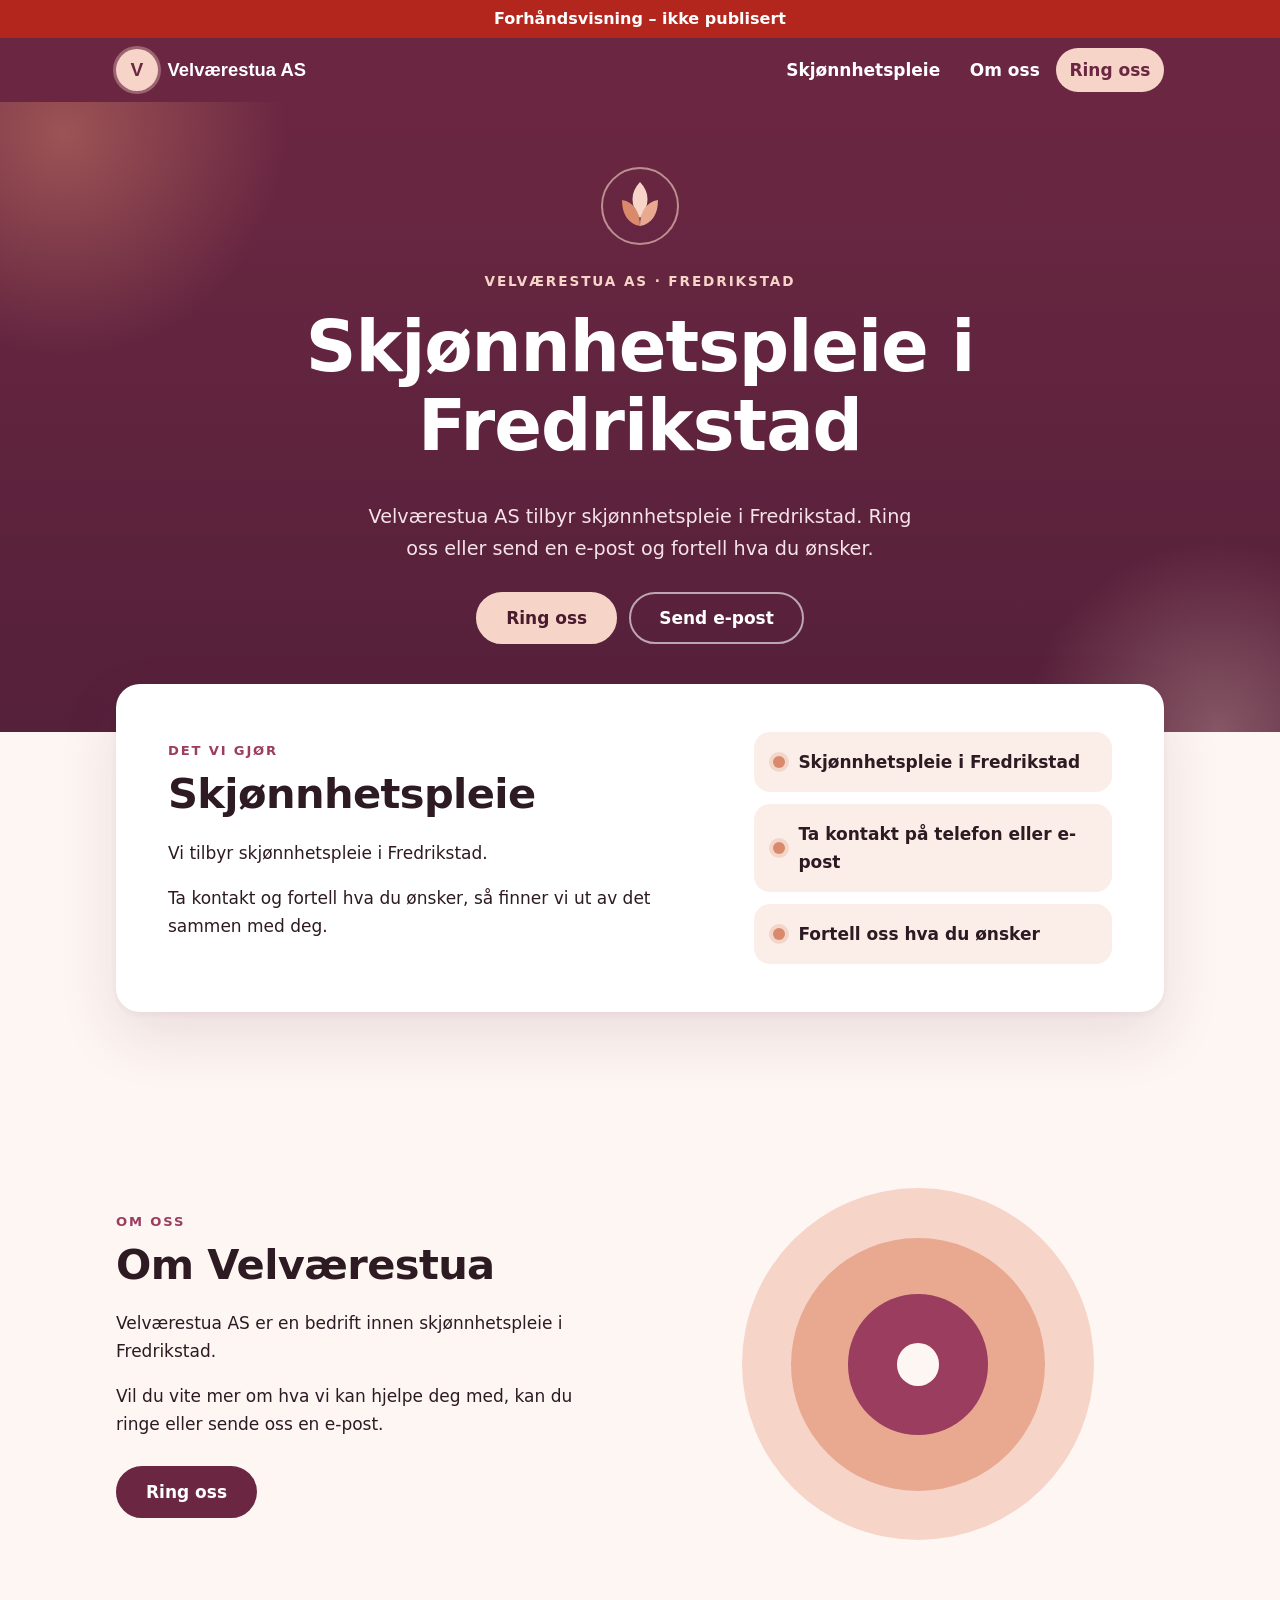
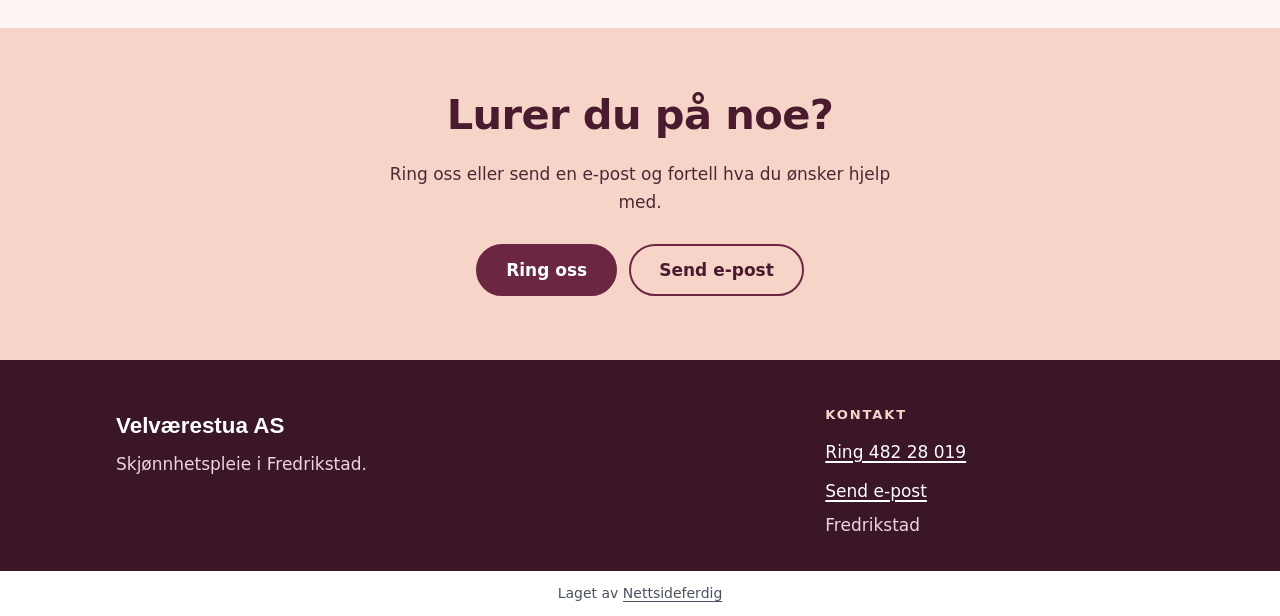
==== index.html @ aa90023a "Forhåndsvisning" ====
<!doctype html>
<html lang="nb">
<head>
<meta charset="utf-8">
<meta name="viewport" content="width=device-width, initial-scale=1">
<title>Skjønnhetspleie i Fredrikstad | Velværestua AS</title>
<meta name="description" content="Velværestua AS tilbyr skjønnhetspleie i Fredrikstad. Ring eller send oss en e-post og fortell hva du ønsker.">
<link rel="canonical" href="https://andersmathisen7-design.github.io/side-velvaerestua-as-64f6718e/">
<meta property="og:type" content="website">
<meta property="og:locale" content="nb_NO">
<meta property="og:site_name" content="Velværestua AS">
<meta property="og:title" content="Skjønnhetspleie i Fredrikstad | Velværestua AS">
<meta property="og:description" content="Velværestua AS tilbyr skjønnhetspleie i Fredrikstad. Ring eller send oss en e-post og fortell hva du ønsker.">
<meta property="og:url" content="https://andersmathisen7-design.github.io/side-velvaerestua-as-64f6718e/">
<meta http-equiv="Content-Security-Policy" content="default-src 'none'; style-src 'self'; img-src 'self'; manifest-src 'self'; worker-src 'self'; script-src 'self'">
<link rel="stylesheet" href="./style.css">
<meta name="theme-color" content="#6b2742">
<link rel="manifest" href="./manifest.webmanifest">
<link rel="icon" href="./icon.svg" type="image/svg+xml">
<script src="./pwa.js" defer></script>
<meta name="robots" content="noindex,nofollow">
<script type="application/ld+json">{"@context":"https://schema.org","@type":"BeautySalon","name":"Velværestua AS","description":"Velværestua AS tilbyr skjønnhetspleie i Fredrikstad. Ring eller send oss en e-post og fortell hva du ønsker.","email":"post@vvstua.no","areaServed":"Fredrikstad","url":"https://andersmathisen7-design.github.io/side-velvaerestua-as-64f6718e","telephone":"482 28 019"}</script>
</head>
<body>
<div class="forhandsstripe">Forhåndsvisning – ikke publisert</div>
<header class="topp"><div class="wrap"><a class="logo" href="./"><span class="logo-merke" aria-hidden="true">V</span><span>Velværestua AS</span></a><nav class="meny" aria-label="Hovedmeny"><ul><li><a href="./#behandling">Skjønnhetspleie</a></li><li><a href="./#om">Om oss</a></li><li><a class="meny-ring" href="tel:48228019">Ring oss</a></li></ul></nav></div></header>
<main>
<section class="hero"><div class="wrap"><svg class="hero-merke" viewBox="0 0 80 80" aria-hidden="true"><circle cx="40" cy="40" r="38" fill="none" stroke="#f6d5c8" stroke-width="2" stroke-opacity="0.6"/><path d="M40 16 C50 26 50 40 40 52 C30 40 30 26 40 16 Z" fill="#f6d5c8"/><path d="M22 34 C34 36 40 46 40 60 C28 58 22 48 22 34 Z" fill="#d98a6c"/><path d="M58 34 C46 36 40 46 40 60 C52 58 58 48 58 34 Z" fill="#e9a991"/></svg><p class="hero-etikett">Velværestua AS · Fredrikstad</p><h1>Skjønnhetspleie i Fredrikstad</h1><p class="ingress">Velværestua AS tilbyr skjønnhetspleie i Fredrikstad. Ring oss eller send en e-post og fortell hva du ønsker.</p><div class="knapper"><a class="knapp" href="tel:48228019">Ring oss</a><a class="knapp knapp-strek" href="mailto:post@vvstua.no">Send e-post</a></div></div></section><section class="seksjon flyt" id="behandling"><div class="wrap"><div class="flyt-kort"><div><p class="overlinje">Det vi gjør</p><h2>Skjønnhetspleie</h2><p>Vi tilbyr skjønnhetspleie i Fredrikstad.</p><p>Ta kontakt og fortell hva du ønsker, så finner vi ut av det sammen med deg.</p></div><ul class="perler"><li>Skjønnhetspleie i Fredrikstad</li><li>Ta kontakt på telefon eller e-post</li><li>Fortell oss hva du ønsker</li></ul></div></div></section><section class="seksjon" id="om"><div class="wrap to-kol"><div><p class="overlinje">Om oss</p><h2>Om Velværestua</h2><p>Velværestua AS er en bedrift innen skjønnhetspleie i Fredrikstad.</p><p>Vil du vite mer om hva vi kan hjelpe deg med, kan du ringe eller sende oss en e-post.</p><div class="knapper"><a class="knapp knapp-mork" href="tel:48228019">Ring oss</a></div></div><div class="ringer" aria-hidden="true"><span></span><span></span><span></span><span></span></div></div></section><section class="kontaktband"><div class="wrap"><h2>Lurer du på noe?</h2><p>Ring oss eller send en e-post og fortell hva du ønsker hjelp med.</p><div class="knapper"><a class="knapp" href="tel:48228019">Ring oss</a><a class="knapp knapp-strek" href="mailto:post@vvstua.no">Send e-post</a></div></div></section>
</main>
<footer class="bunn" id="kontakt"><div class="wrap bunn-rad"><div><p class="bunn-navn">Velværestua AS</p><p>Skjønnhetspleie i Fredrikstad.</p></div><div><h2 class="bunn-tittel">Kontakt</h2><ul class="bunn-liste"><li><a href="tel:48228019">Ring 482 28 019</a></li><li><a href="mailto:post@vvstua.no">Send e-post</a></li><li>Fredrikstad</li></ul></div></div></footer>
<p class="nf-byra">Laget av <a href="https://nettsideferdig.no/">Nettsideferdig</a></p>
</body>
</html>
---- style.css ----
/* Fast fra Sidefabrikken: bestillingswidgeten. */
:root { --nf-farge: #6b2742; }
#nf-bestill [hidden] { display: none !important; }
#nf-bestill button { font: inherit; padding: 0.5rem 0.9rem; margin: 0.2rem; border: 1px solid var(--nf-farge); border-radius: 6px; background: #fff; color: var(--nf-farge); cursor: pointer; }
#nf-bestill button:disabled { opacity: 0.6; }
#nf-bestill .nf-knapp { background: var(--nf-farge); color: #fff; }
#nf-bestill .nf-tjeneste { display: block; width: 100%; text-align: left; }
#nf-bestill .nf-tjeneste small, #nf-bestill .nf-vare small { display: block; color: #555; }
#nf-bestill .nf-felt { display: block; margin: 0.5rem 0; }
#nf-bestill input, #nf-bestill select, #nf-bestill textarea { font: inherit; padding: 0.4rem; border: 1px solid #c5cad3; border-radius: 4px; display: block; width: 100%; max-width: 24rem; }
#nf-bestill input[type="checkbox"], #nf-bestill input[type="radio"] { display: inline-block; width: auto; margin: 0 0.4rem 0 0; vertical-align: middle; }
#nf-bestill .nf-rad { display: flex; flex-wrap: wrap; gap: 0.5rem; }
#nf-bestill .nf-vare { padding: 0.4rem 0; border-bottom: 1px solid #e3e6eb; }
#nf-bestill .nf-feil, #nf-bestill .nf-utsolgt { color: #b3261e; }
#nf-bestill .nf-test { background: #fff4e5; padding: 0.4rem 0.8rem; border-radius: 6px; }
#nf-bestill .nf-oppsummering { font-weight: 600; }
#nf-bestill .nf-faner { display: flex; flex-wrap: wrap; gap: 0.25rem; margin: 0.5rem 0 1rem; }
#nf-bestill .nf-fane.nf-valgt, #nf-bestill .nf-dag.nf-valgt { background: var(--nf-farge); color: #fff; }
#nf-bestill .nf-adresse { position: relative; max-width: 24rem; }
#nf-bestill .nf-forslag { position: absolute; top: 100%; left: 0; right: 0; z-index: 10; max-height: 15rem; overflow-y: auto; background: #fff; border: 1px solid #c5cad3; border-radius: 4px; box-shadow: 0 4px 12px rgba(0, 0, 0, 0.15); }
#nf-bestill .nf-forslag button { display: block; width: 100%; margin: 0; border: 0; border-radius: 0; padding: 0.5rem 0.75rem; text-align: left; color: inherit; }
#nf-bestill .nf-forslag button:hover, #nf-bestill .nf-forslag button:focus { background: #f4f7fb; }
#nf-bestill .nf-dager { display: flex; flex-wrap: wrap; gap: 0.25rem; margin: 0.5rem 0; }
#nf-bestill .nf-dag.nf-full { text-decoration: line-through; color: #777; border-color: #c5cad3; }
#nf-bestill .nf-tillegg { margin: 0.5rem 0; }
#nf-bestill .nf-sporsmal { margin: 0.8rem 0; }
#nf-bestill .nf-hjelp { display: block; font-size: 0.875rem; color: #666; margin: 0.15rem 0 0.25rem; }
#nf-bestill .nf-sum { font-weight: 700; font-size: 1.15rem; }
#nf-bestill .nf-ja-nei { display: flex; gap: 1.5rem; margin-top: 0.25rem; }
.prisliste table { border-collapse: collapse; width: 100%; max-width: 36rem; }
.prisliste th, .prisliste td { text-align: left; padding: 0.4rem 0.6rem 0.4rem 0; border-bottom: 1px solid #e3e6eb; vertical-align: top; }
.prisliste td:last-child, .prisliste th:last-child { text-align: right; white-space: nowrap; padding-right: 0; }
.prisliste small { color: #555; }
.prisliste .prisinfo { font-size: 0.875rem; color: #555; }

main > section.melding, main > section.bestill { box-sizing: border-box; max-width: 42rem; margin: 0 auto; padding: 2.5rem 1.25rem 3.5rem; }
.nf-skjema .nf-felt { display: block; margin: 0.75rem 0; }
.nf-skjema label, .nf-skjema legend { display: block; font-weight: 600; }
.nf-skjema fieldset { border: 0; padding: 0; margin: 0.75rem 0; min-width: 0; }
.nf-skjema fieldset label { font-weight: 400; }
.nf-skjema input, .nf-skjema textarea { font: inherit; padding: 0.5rem; border: 1px solid #c5cad3; border-radius: 4px; display: block; width: 100%; max-width: 32rem; }
.nf-skjema input[type="radio"] { display: inline-block; width: auto; margin: 0 0.4rem 0 0; vertical-align: middle; }
.nf-skjema input:focus, .nf-skjema textarea:focus { outline: 2px solid var(--nf-farge); outline-offset: 1px; }
.nf-skjema button { font: inherit; font-weight: 600; border: 0; cursor: pointer; padding: 0.85rem 1.5rem; border-radius: 6px; background: var(--nf-farge); color: #fff; min-height: 44px; }
.nf-skjema .nf-info { font-size: 0.875rem; color: #555; }

/* Designet */
*,*::before,*::after{box-sizing:border-box}html{-webkit-text-size-adjust:100%}body{margin:0;font-family:system-ui,-apple-system,"Segoe UI",Helvetica,Arial,sans-serif;font-size:1.0625rem;line-height:1.65;color:#2d1a22;background:#fdf6f3}img{display:block;width:100%;height:auto}a{color:#6b2742;text-underline-offset:3px;text-decoration-thickness:2px}a:focus-visible{outline:3px solid #d98a6c;outline-offset:3px;border-radius:6px}h1,h2,h3{font-family:"Trebuchet MS","Segoe UI",system-ui,sans-serif;font-weight:700;line-height:1.12;letter-spacing:-.015em;margin:0 0 .5em}h1{font-size:clamp(2.4rem,9vw,4.4rem)}h2{font-size:clamp(1.75rem,5vw,2.6rem)}h3{font-size:1.3rem}p{margin:0 0 1em}.wrap{width:100%;max-width:68rem;margin:0 auto;padding:0 1.25rem}.topp{background:#6b2742;color:#fff}.topp .wrap{display:flex;flex-wrap:wrap;align-items:center;justify-content:space-between;gap:.25rem 1.5rem;padding-top:.6rem;padding-bottom:.6rem}.logo{display:inline-flex;align-items:center;gap:.6rem;min-height:44px;text-decoration:none;color:#fff;font-family:"Trebuchet MS","Segoe UI",sans-serif;font-weight:700;font-size:1.15rem}.logo-merke{display:inline-flex;align-items:center;justify-content:center;width:42px;height:42px;flex:none;border-radius:50%;background:#f6d5c8;color:#6b2742;font-weight:800;font-size:1.2rem;box-shadow:0 0 0 3px rgba(246,213,200,.35)}.meny ul{list-style:none;margin:0;padding:0;display:flex;flex-wrap:wrap;gap:.15rem}.meny a{display:inline-flex;align-items:center;min-height:44px;padding:0 .85rem;border-radius:999px;text-decoration:none;color:#fff;font-weight:600}.meny a:hover{background:rgba(255,255,255,.12)}.meny .meny-ring{background:#f6d5c8;color:#6b2742}.meny .meny-ring:hover{background:#fbe6dd}.hero{position:relative;overflow:hidden;background:linear-gradient(180deg,#6b2742 0%,#55203a 100%);color:#f6e3ea;text-align:center;padding:4rem 0 5.5rem}.hero::before{content:"";position:absolute;width:28rem;height:28rem;left:-10rem;top:-12rem;border-radius:50%;background:radial-gradient(circle,rgba(217,138,108,.45),rgba(217,138,108,0) 70%)}.hero::after{content:"";position:absolute;width:24rem;height:24rem;right:-8rem;bottom:-12rem;border-radius:50%;background:radial-gradient(circle,rgba(246,213,200,.3),rgba(246,213,200,0) 70%)}.hero .wrap{position:relative;z-index:1}.hero-merke{display:block;width:5rem;height:5rem;margin:0 auto 1.5rem}.hero-etikett{font-size:.85rem;letter-spacing:.14em;text-transform:uppercase;color:#f6d5c8;font-weight:700;margin-bottom:1rem}.hero h1{color:#fff;max-width:14ch;margin-left:auto;margin-right:auto}.ingress{font-size:1.2rem;max-width:34rem;margin-left:auto;margin-right:auto}.knapper{display:flex;flex-wrap:wrap;gap:.75rem;margin-top:1.75rem;justify-content:center}.knapp{display:inline-flex;align-items:center;justify-content:center;min-height:52px;padding:0 1.75rem;border-radius:999px;background:#f6d5c8;color:#4a1a2e;font-weight:700;text-decoration:none;border:2px solid #f6d5c8;transition:background .2s,border-color .2s}.knapp:hover{background:#fbe6dd;border-color:#fbe6dd}.knapp-strek{background:transparent;color:#fff;border-color:rgba(255,255,255,.6)}.knapp-strek:hover{background:rgba(255,255,255,.1);border-color:#fff}.knapp-mork{background:#6b2742;border-color:#6b2742;color:#fff}.knapp-mork:hover{background:#55203a;border-color:#55203a}.seksjon{padding:4rem 0}@media(min-width:56rem){.seksjon{padding:5.5rem 0}}.overlinje{font-size:.82rem;letter-spacing:.14em;text-transform:uppercase;color:#9a3d5f;font-weight:700;margin:0 0 .6rem}.flyt{margin-top:-3rem;position:relative;z-index:2;padding-top:0}.flyt-kort{background:#fff;border-radius:24px;padding:2.25rem 1.5rem;box-shadow:0 2px 6px rgba(107,39,66,.06),0 24px 60px rgba(107,39,66,.12);display:grid;gap:2rem}@media(min-width:48rem){.flyt-kort{grid-template-columns:1.2fr .8fr;padding:3rem 3.25rem;gap:3rem;align-items:center}}.flyt-kort p{max-width:34rem}.perler{list-style:none;margin:0;padding:0;display:grid;gap:.75rem}.perler li{display:flex;align-items:center;gap:.85rem;padding:1rem 1.2rem;border-radius:16px;background:#fbeee9;font-weight:600}.perler li::before{content:"";width:12px;height:12px;flex:none;border-radius:50%;background:#d98a6c;box-shadow:0 0 0 4px rgba(217,138,108,.25)}.to-kol{display:grid;gap:2.5rem;align-items:center}@media(min-width:48rem){.to-kol{grid-template-columns:1fr 1fr;gap:4rem}}.to-kol .knapper{justify-content:flex-start}.ringer{position:relative;aspect-ratio:1/1;max-width:22rem;width:100%;margin:0 auto}.ringer span{position:absolute;border-radius:50%}.ringer span:nth-child(1){inset:0;background:#f6d5c8}.ringer span:nth-child(2){inset:14%;background:#e9a991}.ringer span:nth-child(3){inset:30%;background:#9a3d5f}.ringer span:nth-child(4){inset:44%;background:#fdf6f3}.kontaktband{background:#f6d5c8;padding:4rem 0;text-align:center}.kontaktband h2{max-width:20ch;margin-left:auto;margin-right:auto;color:#4a1a2e}.kontaktband p{max-width:32rem;margin:0 auto;color:#4a2a35}.kontaktband .knapp{background:#6b2742;border-color:#6b2742;color:#fff}.kontaktband .knapp:hover{background:#55203a;border-color:#55203a}.kontaktband .knapp-strek{background:transparent;color:#4a1a2e;border-color:#6b2742}.kontaktband .knapp-strek:hover{background:rgba(107,39,66,.08)}.bunn{background:#3a1626;color:#ecd6de;padding:3rem 0 2rem}.bunn a{color:#fff;display:inline-block;padding:.35rem 0;word-break:break-word}.bunn-rad{display:grid;gap:2rem}@media(min-width:48rem){.bunn-rad{grid-template-columns:2fr 1fr}}.bunn-navn{font-family:"Trebuchet MS","Segoe UI",sans-serif;font-size:1.4rem;font-weight:700;color:#fff;margin-bottom:.35rem}.bunn-tittel{font-size:.82rem;letter-spacing:.14em;text-transform:uppercase;color:#f6d5c8;margin-bottom:.6rem}.bunn-liste{list-style:none;margin:0;padding:0}section.melding{padding:3rem 0}.nf-skjema label{display:block;font-weight:700;margin-bottom:.35rem}.nf-skjema input,.nf-skjema textarea{width:100%;font:inherit;padding:.8rem 1rem;border:1px solid #dcbcc6;border-radius:14px;background:#fff}.nf-skjema button.knapp{border:0;cursor:pointer;font:inherit;font-weight:700}

/* Fast fra Sidefabrikken */
.forhandsstripe { display: block !important; position: relative !important; z-index: 2147483647 !important; background: #b3261e !important; color: #fff !important; text-align: center !important; padding: 0.5rem 1rem !important; font: 600 1rem/1.4 system-ui, sans-serif !important; visibility: visible !important; opacity: 1 !important; max-height: none !important; height: auto !important; min-height: 0 !important; overflow: visible !important; margin: 0 !important; top: auto !important; left: auto !important; right: auto !important; bottom: auto !important; width: auto !important; transform: none !important; clip-path: none !important; filter: none !important; text-indent: 0 !important; font-size: 1rem !important; }
.nf-byra { display: block !important; position: static !important; inset: auto !important; z-index: auto !important; background: #fff !important; color: #4a5160 !important; text-align: center !important; padding: 0.75rem 1rem !important; margin: 0 !important; width: auto !important; max-width: none !important; height: auto !important; min-height: 0 !important; max-height: none !important; overflow: visible !important; visibility: visible !important; opacity: 1 !important; transform: none !important; clip-path: none !important; filter: none !important; font: 400 0.875rem/1.5 system-ui, sans-serif !important; letter-spacing: normal !important; text-indent: 0 !important; text-transform: none !important; }
.nf-byra a { display: inline !important; position: static !important; color: inherit !important; text-decoration: underline !important; font: inherit !important; visibility: visible !important; opacity: 1 !important; pointer-events: auto !important; }
.nf-felle { display: none !important; position: absolute !important; left: -10000px !important; width: 1px !important; height: 1px !important; overflow: hidden !important; }
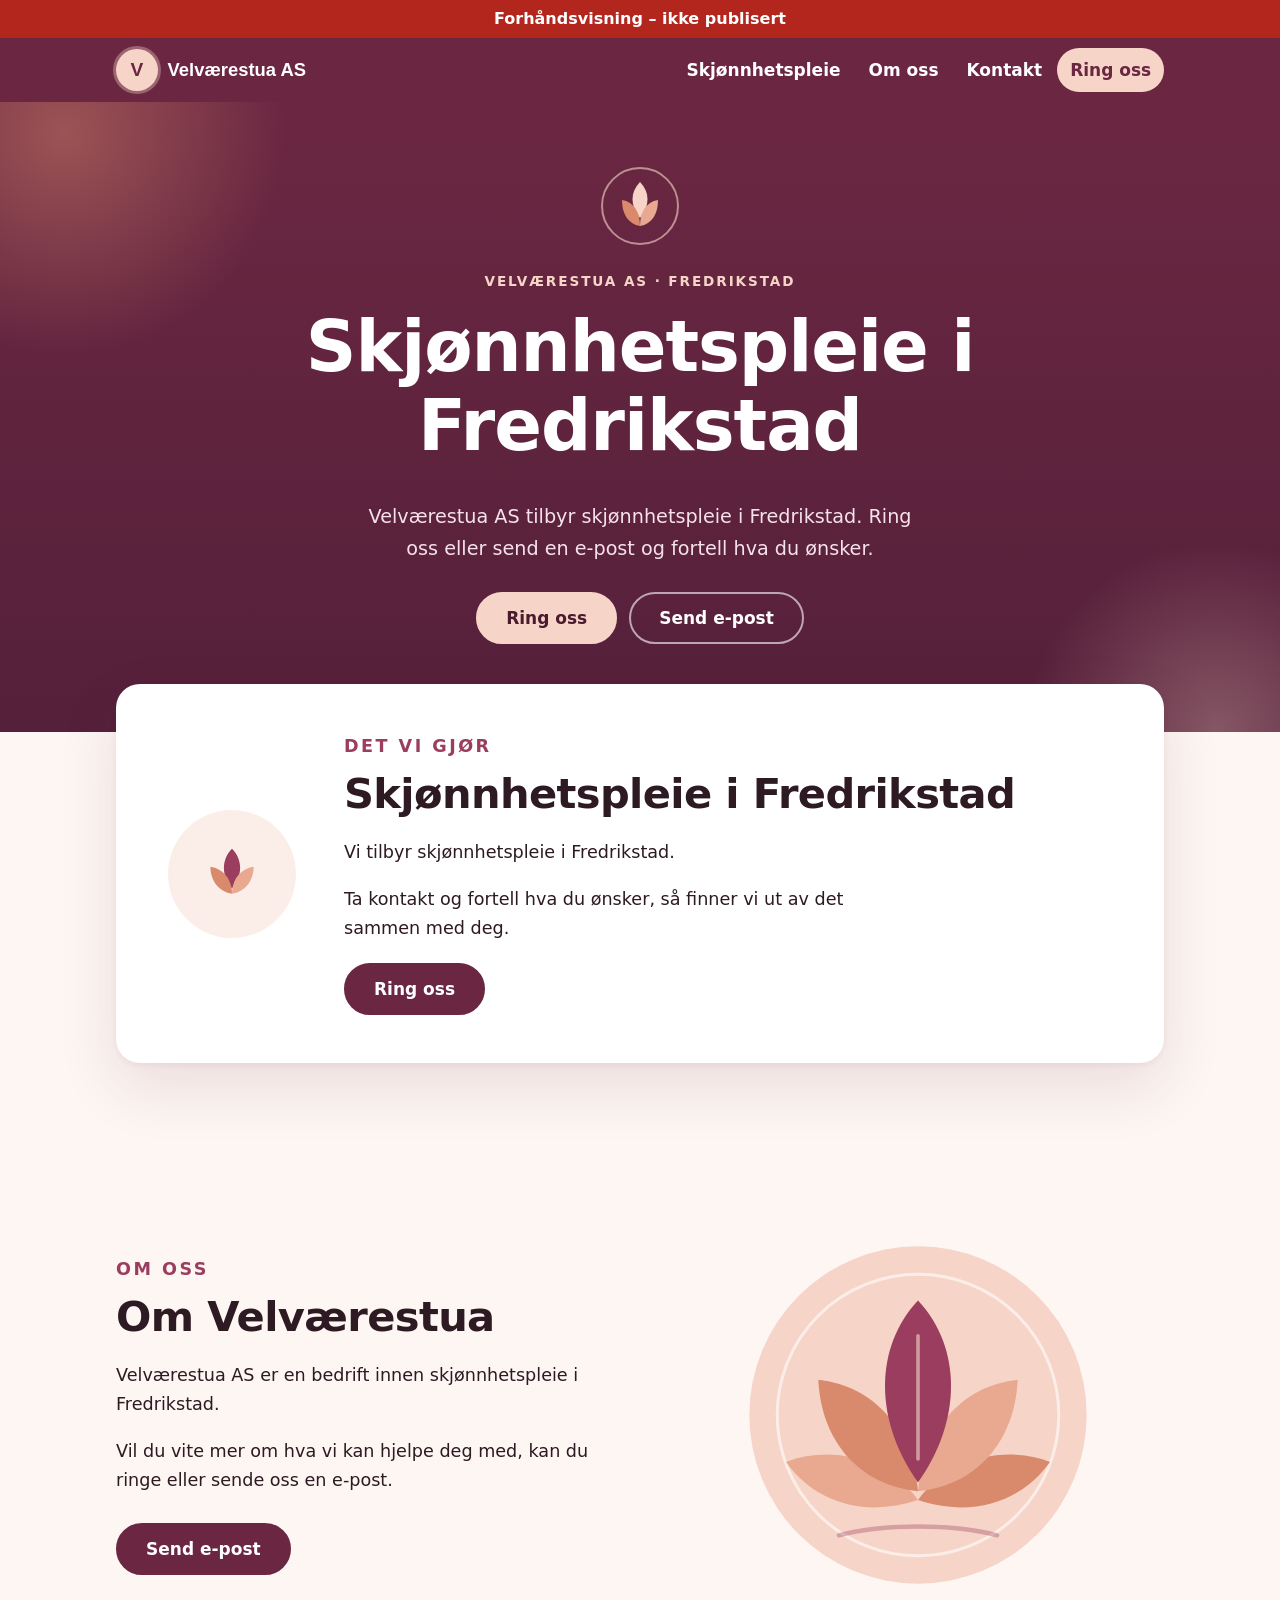
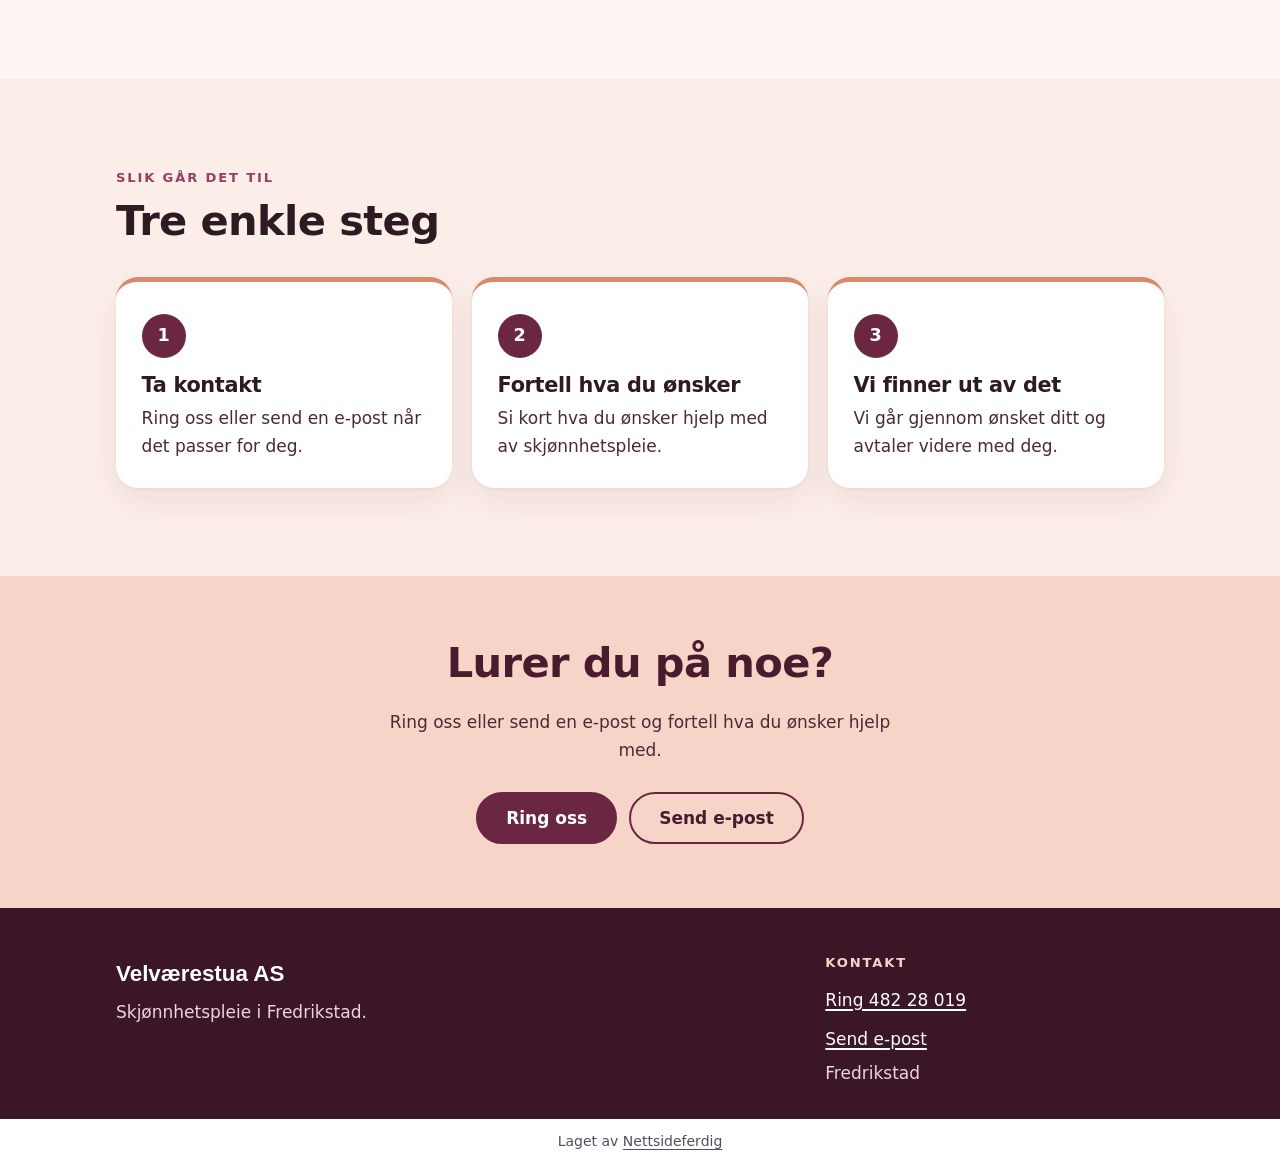
==== commit 08a9a237: "Forhåndsvisning" ====
--- a/index.html
+++ b/index.html
@@ -23,9 +23,9 @@
 </head>
 <body>
 <div class="forhandsstripe">Forhåndsvisning – ikke publisert</div>
-<header class="topp"><div class="wrap"><a class="logo" href="./"><span class="logo-merke" aria-hidden="true">V</span><span>Velværestua AS</span></a><nav class="meny" aria-label="Hovedmeny"><ul><li><a href="./#behandling">Skjønnhetspleie</a></li><li><a href="./#om">Om oss</a></li><li><a class="meny-ring" href="tel:48228019">Ring oss</a></li></ul></nav></div></header>
+<header class="topp"><div class="wrap"><a class="logo" href="./"><span class="logo-merke" aria-hidden="true">V</span><span>Velværestua AS</span></a><nav class="meny" aria-label="Hovedmeny"><ul><li><a href="./#behandling">Skjønnhetspleie</a></li><li><a href="./#om">Om oss</a></li><li><a href="#kontakt">Kontakt</a></li><li class="meny-knapp"><a class="meny-ring" href="tel:48228019">Ring oss</a></li></ul></nav></div></header>
 <main>
-<section class="hero"><div class="wrap"><svg class="hero-merke" viewBox="0 0 80 80" aria-hidden="true"><circle cx="40" cy="40" r="38" fill="none" stroke="#f6d5c8" stroke-width="2" stroke-opacity="0.6"/><path d="M40 16 C50 26 50 40 40 52 C30 40 30 26 40 16 Z" fill="#f6d5c8"/><path d="M22 34 C34 36 40 46 40 60 C28 58 22 48 22 34 Z" fill="#d98a6c"/><path d="M58 34 C46 36 40 46 40 60 C52 58 58 48 58 34 Z" fill="#e9a991"/></svg><p class="hero-etikett">Velværestua AS · Fredrikstad</p><h1>Skjønnhetspleie i Fredrikstad</h1><p class="ingress">Velværestua AS tilbyr skjønnhetspleie i Fredrikstad. Ring oss eller send en e-post og fortell hva du ønsker.</p><div class="knapper"><a class="knapp" href="tel:48228019">Ring oss</a><a class="knapp knapp-strek" href="mailto:post@vvstua.no">Send e-post</a></div></div></section><section class="seksjon flyt" id="behandling"><div class="wrap"><div class="flyt-kort"><div><p class="overlinje">Det vi gjør</p><h2>Skjønnhetspleie</h2><p>Vi tilbyr skjønnhetspleie i Fredrikstad.</p><p>Ta kontakt og fortell hva du ønsker, så finner vi ut av det sammen med deg.</p></div><ul class="perler"><li>Skjønnhetspleie i Fredrikstad</li><li>Ta kontakt på telefon eller e-post</li><li>Fortell oss hva du ønsker</li></ul></div></div></section><section class="seksjon" id="om"><div class="wrap to-kol"><div><p class="overlinje">Om oss</p><h2>Om Velværestua</h2><p>Velværestua AS er en bedrift innen skjønnhetspleie i Fredrikstad.</p><p>Vil du vite mer om hva vi kan hjelpe deg med, kan du ringe eller sende oss en e-post.</p><div class="knapper"><a class="knapp knapp-mork" href="tel:48228019">Ring oss</a></div></div><div class="ringer" aria-hidden="true"><span></span><span></span><span></span><span></span></div></div></section><section class="kontaktband"><div class="wrap"><h2>Lurer du på noe?</h2><p>Ring oss eller send en e-post og fortell hva du ønsker hjelp med.</p><div class="knapper"><a class="knapp" href="tel:48228019">Ring oss</a><a class="knapp knapp-strek" href="mailto:post@vvstua.no">Send e-post</a></div></div></section>
+<section class="hero"><div class="wrap"><svg class="hero-merke" viewBox="0 0 80 80" aria-hidden="true"><circle cx="40" cy="40" r="38" fill="none" stroke="#f6d5c8" stroke-width="2" stroke-opacity="0.6"/><path d="M40 16 C50 26 50 40 40 52 C30 40 30 26 40 16 Z" fill="#f6d5c8"/><path d="M22 34 C34 36 40 46 40 60 C28 58 22 48 22 34 Z" fill="#d98a6c"/><path d="M58 34 C46 36 40 46 40 60 C52 58 58 48 58 34 Z" fill="#e9a991"/></svg><p class="hero-etikett">Velværestua AS · Fredrikstad</p><h1>Skjønnhetspleie i Fredrikstad</h1><p class="ingress">Velværestua AS tilbyr skjønnhetspleie i Fredrikstad. Ring oss eller send en e-post og fortell hva du ønsker.</p><div class="knapper"><a class="knapp" href="tel:48228019">Ring oss</a><a class="knapp knapp-strek" href="mailto:post@vvstua.no">Send e-post</a></div></div></section><section class="seksjon flyt" id="behandling"><div class="wrap"><div class="flyt-kort"><div class="flyt-ikon" aria-hidden="true"><svg viewBox="0 0 80 80"><path d="M40 12 C52 24 52 42 40 56 C28 42 28 24 40 12 Z" fill="#9a3d5f"/><path d="M16 32 C30 34 40 46 40 62 C26 60 16 48 16 32 Z" fill="#d98a6c"/><path d="M64 32 C50 34 40 46 40 62 C54 60 64 48 64 32 Z" fill="#e9a991"/></svg></div><div><p class="overlinje">Det vi gjør</p><h2>Skjønnhetspleie i Fredrikstad</h2><p>Vi tilbyr skjønnhetspleie i Fredrikstad.</p><p>Ta kontakt og fortell hva du ønsker, så finner vi ut av det sammen med deg.</p><div class="knapper"><a class="knapp knapp-mork" href="tel:48228019">Ring oss</a></div></div></div></div></section><section class="seksjon" id="om"><div class="wrap to-kol"><div><p class="overlinje">Om oss</p><h2>Om Velværestua</h2><p>Velværestua AS er en bedrift innen skjønnhetspleie i Fredrikstad.</p><p>Vil du vite mer om hva vi kan hjelpe deg med, kan du ringe eller sende oss en e-post.</p><div class="knapper"><a class="knapp knapp-mork" href="mailto:post@vvstua.no">Send e-post</a></div></div><div class="lotus" aria-hidden="true"><svg viewBox="0 0 240 240"><circle cx="120" cy="120" r="115" fill="#f6d5c8"/><circle cx="120" cy="120" r="96" fill="none" stroke="#ffffff" stroke-opacity="0.6" stroke-width="2"/><path d="M30 152 C62 140 100 150 120 178 C84 190 50 180 30 152 Z" fill="#e9a991"/><path d="M210 152 C178 140 140 150 120 178 C156 190 190 180 210 152 Z" fill="#d98a6c"/><path d="M52 96 C90 100 116 130 120 172 C80 168 54 138 52 96 Z" fill="#d98a6c"/><path d="M188 96 C150 100 124 130 120 172 C160 168 186 138 188 96 Z" fill="#e9a991"/><path d="M120 42 C150 74 150 124 120 166 C90 124 90 74 120 42 Z" fill="#9a3d5f"/><path d="M120 66 V150" stroke="#f6d5c8" stroke-opacity="0.6" stroke-width="2.5" stroke-linecap="round"/><path d="M66 202 C96 194 144 194 174 202" fill="none" stroke="#9a3d5f" stroke-opacity="0.35" stroke-width="3" stroke-linecap="round"/></svg></div></div></section><section class="seksjon steg-seksjon"><div class="wrap"><div class="seksjon-hode"><p class="overlinje">Slik går det til</p><h2>Tre enkle steg</h2></div><ol class="steg"><li><span class="steg-nr" aria-hidden="true">1</span><h3>Ta kontakt</h3><p>Ring oss eller send en e-post når det passer for deg.</p></li><li><span class="steg-nr" aria-hidden="true">2</span><h3>Fortell hva du ønsker</h3><p>Si kort hva du ønsker hjelp med av skjønnhetspleie.</p></li><li><span class="steg-nr" aria-hidden="true">3</span><h3>Vi finner ut av det</h3><p>Vi går gjennom ønsket ditt og avtaler videre med deg.</p></li></ol></div></section><section class="kontaktband"><div class="wrap"><h2>Lurer du på noe?</h2><p>Ring oss eller send en e-post og fortell hva du ønsker hjelp med.</p><div class="knapper"><a class="knapp" href="tel:48228019">Ring oss</a><a class="knapp knapp-strek" href="mailto:post@vvstua.no">Send e-post</a></div></div></section>
 </main>
 <footer class="bunn" id="kontakt"><div class="wrap bunn-rad"><div><p class="bunn-navn">Velværestua AS</p><p>Skjønnhetspleie i Fredrikstad.</p></div><div><h2 class="bunn-tittel">Kontakt</h2><ul class="bunn-liste"><li><a href="tel:48228019">Ring 482 28 019</a></li><li><a href="mailto:post@vvstua.no">Send e-post</a></li><li>Fredrikstad</li></ul></div></div></footer>
 <p class="nf-byra">Laget av <a href="https://nettsideferdig.no/">Nettsideferdig</a></p>
--- a/style.css
+++ b/style.css
@@ -45,7 +45,7 @@
 .nf-skjema .nf-info { font-size: 0.875rem; color: #555; }
 
 /* Designet */
-*,*::before,*::after{box-sizing:border-box}html{-webkit-text-size-adjust:100%}body{margin:0;font-family:system-ui,-apple-system,"Segoe UI",Helvetica,Arial,sans-serif;font-size:1.0625rem;line-height:1.65;color:#2d1a22;background:#fdf6f3}img{display:block;width:100%;height:auto}a{color:#6b2742;text-underline-offset:3px;text-decoration-thickness:2px}a:focus-visible{outline:3px solid #d98a6c;outline-offset:3px;border-radius:6px}h1,h2,h3{font-family:"Trebuchet MS","Segoe UI",system-ui,sans-serif;font-weight:700;line-height:1.12;letter-spacing:-.015em;margin:0 0 .5em}h1{font-size:clamp(2.4rem,9vw,4.4rem)}h2{font-size:clamp(1.75rem,5vw,2.6rem)}h3{font-size:1.3rem}p{margin:0 0 1em}.wrap{width:100%;max-width:68rem;margin:0 auto;padding:0 1.25rem}.topp{background:#6b2742;color:#fff}.topp .wrap{display:flex;flex-wrap:wrap;align-items:center;justify-content:space-between;gap:.25rem 1.5rem;padding-top:.6rem;padding-bottom:.6rem}.logo{display:inline-flex;align-items:center;gap:.6rem;min-height:44px;text-decoration:none;color:#fff;font-family:"Trebuchet MS","Segoe UI",sans-serif;font-weight:700;font-size:1.15rem}.logo-merke{display:inline-flex;align-items:center;justify-content:center;width:42px;height:42px;flex:none;border-radius:50%;background:#f6d5c8;color:#6b2742;font-weight:800;font-size:1.2rem;box-shadow:0 0 0 3px rgba(246,213,200,.35)}.meny ul{list-style:none;margin:0;padding:0;display:flex;flex-wrap:wrap;gap:.15rem}.meny a{display:inline-flex;align-items:center;min-height:44px;padding:0 .85rem;border-radius:999px;text-decoration:none;color:#fff;font-weight:600}.meny a:hover{background:rgba(255,255,255,.12)}.meny .meny-ring{background:#f6d5c8;color:#6b2742}.meny .meny-ring:hover{background:#fbe6dd}.hero{position:relative;overflow:hidden;background:linear-gradient(180deg,#6b2742 0%,#55203a 100%);color:#f6e3ea;text-align:center;padding:4rem 0 5.5rem}.hero::before{content:"";position:absolute;width:28rem;height:28rem;left:-10rem;top:-12rem;border-radius:50%;background:radial-gradient(circle,rgba(217,138,108,.45),rgba(217,138,108,0) 70%)}.hero::after{content:"";position:absolute;width:24rem;height:24rem;right:-8rem;bottom:-12rem;border-radius:50%;background:radial-gradient(circle,rgba(246,213,200,.3),rgba(246,213,200,0) 70%)}.hero .wrap{position:relative;z-index:1}.hero-merke{display:block;width:5rem;height:5rem;margin:0 auto 1.5rem}.hero-etikett{font-size:.85rem;letter-spacing:.14em;text-transform:uppercase;color:#f6d5c8;font-weight:700;margin-bottom:1rem}.hero h1{color:#fff;max-width:14ch;margin-left:auto;margin-right:auto}.ingress{font-size:1.2rem;max-width:34rem;margin-left:auto;margin-right:auto}.knapper{display:flex;flex-wrap:wrap;gap:.75rem;margin-top:1.75rem;justify-content:center}.knapp{display:inline-flex;align-items:center;justify-content:center;min-height:52px;padding:0 1.75rem;border-radius:999px;background:#f6d5c8;color:#4a1a2e;font-weight:700;text-decoration:none;border:2px solid #f6d5c8;transition:background .2s,border-color .2s}.knapp:hover{background:#fbe6dd;border-color:#fbe6dd}.knapp-strek{background:transparent;color:#fff;border-color:rgba(255,255,255,.6)}.knapp-strek:hover{background:rgba(255,255,255,.1);border-color:#fff}.knapp-mork{background:#6b2742;border-color:#6b2742;color:#fff}.knapp-mork:hover{background:#55203a;border-color:#55203a}.seksjon{padding:4rem 0}@media(min-width:56rem){.seksjon{padding:5.5rem 0}}.overlinje{font-size:.82rem;letter-spacing:.14em;text-transform:uppercase;color:#9a3d5f;font-weight:700;margin:0 0 .6rem}.flyt{margin-top:-3rem;position:relative;z-index:2;padding-top:0}.flyt-kort{background:#fff;border-radius:24px;padding:2.25rem 1.5rem;box-shadow:0 2px 6px rgba(107,39,66,.06),0 24px 60px rgba(107,39,66,.12);display:grid;gap:2rem}@media(min-width:48rem){.flyt-kort{grid-template-columns:1.2fr .8fr;padding:3rem 3.25rem;gap:3rem;align-items:center}}.flyt-kort p{max-width:34rem}.perler{list-style:none;margin:0;padding:0;display:grid;gap:.75rem}.perler li{display:flex;align-items:center;gap:.85rem;padding:1rem 1.2rem;border-radius:16px;background:#fbeee9;font-weight:600}.perler li::before{content:"";width:12px;height:12px;flex:none;border-radius:50%;background:#d98a6c;box-shadow:0 0 0 4px rgba(217,138,108,.25)}.to-kol{display:grid;gap:2.5rem;align-items:center}@media(min-width:48rem){.to-kol{grid-template-columns:1fr 1fr;gap:4rem}}.to-kol .knapper{justify-content:flex-start}.ringer{position:relative;aspect-ratio:1/1;max-width:22rem;width:100%;margin:0 auto}.ringer span{position:absolute;border-radius:50%}.ringer span:nth-child(1){inset:0;background:#f6d5c8}.ringer span:nth-child(2){inset:14%;background:#e9a991}.ringer span:nth-child(3){inset:30%;background:#9a3d5f}.ringer span:nth-child(4){inset:44%;background:#fdf6f3}.kontaktband{background:#f6d5c8;padding:4rem 0;text-align:center}.kontaktband h2{max-width:20ch;margin-left:auto;margin-right:auto;color:#4a1a2e}.kontaktband p{max-width:32rem;margin:0 auto;color:#4a2a35}.kontaktband .knapp{background:#6b2742;border-color:#6b2742;color:#fff}.kontaktband .knapp:hover{background:#55203a;border-color:#55203a}.kontaktband .knapp-strek{background:transparent;color:#4a1a2e;border-color:#6b2742}.kontaktband .knapp-strek:hover{background:rgba(107,39,66,.08)}.bunn{background:#3a1626;color:#ecd6de;padding:3rem 0 2rem}.bunn a{color:#fff;display:inline-block;padding:.35rem 0;word-break:break-word}.bunn-rad{display:grid;gap:2rem}@media(min-width:48rem){.bunn-rad{grid-template-columns:2fr 1fr}}.bunn-navn{font-family:"Trebuchet MS","Segoe UI",sans-serif;font-size:1.4rem;font-weight:700;color:#fff;margin-bottom:.35rem}.bunn-tittel{font-size:.82rem;letter-spacing:.14em;text-transform:uppercase;color:#f6d5c8;margin-bottom:.6rem}.bunn-liste{list-style:none;margin:0;padding:0}section.melding{padding:3rem 0}.nf-skjema label{display:block;font-weight:700;margin-bottom:.35rem}.nf-skjema input,.nf-skjema textarea{width:100%;font:inherit;padding:.8rem 1rem;border:1px solid #dcbcc6;border-radius:14px;background:#fff}.nf-skjema button.knapp{border:0;cursor:pointer;font:inherit;font-weight:700}
+*,*::before,*::after{box-sizing:border-box}html{-webkit-text-size-adjust:100%}body{margin:0;font-family:system-ui,-apple-system,"Segoe UI",Helvetica,Arial,sans-serif;font-size:1.0625rem;line-height:1.65;color:#2d1a22;background:#fdf6f3}img{display:block;width:100%;height:auto}a{color:#6b2742;text-underline-offset:3px;text-decoration-thickness:2px}a:focus-visible{outline:3px solid #d98a6c;outline-offset:3px;border-radius:6px}h1,h2,h3{font-family:"Trebuchet MS","Segoe UI",system-ui,sans-serif;font-weight:700;line-height:1.12;letter-spacing:-.015em;margin:0 0 .5em}h1{font-size:clamp(2.4rem,9vw,4.4rem)}h2{font-size:clamp(1.75rem,5vw,2.6rem)}h3{font-size:1.3rem}p{margin:0 0 1em}.wrap{width:100%;max-width:68rem;margin:0 auto;padding:0 1.25rem}.topp{background:#6b2742;color:#fff}.topp .wrap{display:flex;flex-wrap:wrap;align-items:center;justify-content:space-between;gap:.25rem 1.5rem;padding-top:.6rem;padding-bottom:.6rem}.logo{display:inline-flex;align-items:center;gap:.6rem;min-height:44px;text-decoration:none;color:#fff;font-family:"Trebuchet MS","Segoe UI",sans-serif;font-weight:700;font-size:1.15rem}.logo-merke{display:inline-flex;align-items:center;justify-content:center;width:42px;height:42px;flex:none;border-radius:50%;background:#f6d5c8;color:#6b2742;font-weight:800;font-size:1.2rem;box-shadow:0 0 0 3px rgba(246,213,200,.35)}.meny ul{list-style:none;margin:0;padding:0;display:flex;flex-wrap:wrap;gap:.15rem}.meny a{display:inline-flex;align-items:center;min-height:44px;padding:0 .8rem;border-radius:999px;text-decoration:none;color:#fff;font-weight:600}.meny a:hover{background:rgba(255,255,255,.12)}.meny .meny-ring{background:#f6d5c8;color:#6b2742}.meny .meny-ring:hover{background:#fbe6dd}@media(max-width:30rem){.meny .meny-knapp{display:none}.meny ul{margin-left:-.8rem}}.hero{position:relative;overflow:hidden;background:linear-gradient(180deg,#6b2742 0%,#55203a 100%);color:#f6e3ea;text-align:center;padding:4rem 0 5.5rem}.hero::before{content:"";position:absolute;width:28rem;height:28rem;left:-10rem;top:-12rem;border-radius:50%;background:radial-gradient(circle,rgba(217,138,108,.45),rgba(217,138,108,0) 70%)}.hero::after{content:"";position:absolute;width:24rem;height:24rem;right:-8rem;bottom:-12rem;border-radius:50%;background:radial-gradient(circle,rgba(246,213,200,.3),rgba(246,213,200,0) 70%)}.hero .wrap{position:relative;z-index:1}.hero-merke{display:block;width:5rem;height:5rem;margin:0 auto 1.5rem}.hero-etikett{font-size:.85rem;letter-spacing:.14em;text-transform:uppercase;color:#f6d5c8;font-weight:700;margin-bottom:1rem}.hero h1{color:#fff;max-width:14ch;margin-left:auto;margin-right:auto}.ingress{font-size:1.2rem;max-width:34rem;margin-left:auto;margin-right:auto}.knapper{display:flex;flex-wrap:wrap;gap:.75rem;margin-top:1.75rem;justify-content:center}.knapp{display:inline-flex;align-items:center;justify-content:center;min-height:52px;padding:0 1.75rem;border-radius:999px;background:#f6d5c8;color:#4a1a2e;font-weight:700;text-decoration:none;border:2px solid #f6d5c8;transition:background .2s,border-color .2s}.knapp:hover{background:#fbe6dd;border-color:#fbe6dd}.knapp-strek{background:transparent;color:#fff;border-color:rgba(255,255,255,.6)}.knapp-strek:hover{background:rgba(255,255,255,.1);border-color:#fff}.knapp-mork{background:#6b2742;border-color:#6b2742;color:#fff}.knapp-mork:hover{background:#55203a;border-color:#55203a}.seksjon{padding:4rem 0}@media(min-width:56rem){.seksjon{padding:5.5rem 0}}.overlinje{font-size:.82rem;letter-spacing:.14em;text-transform:uppercase;color:#9a3d5f;font-weight:700;margin:0 0 .6rem}.flyt{margin-top:-3rem;position:relative;z-index:2;padding-top:0}.flyt-kort{background:#fff;border-radius:24px;padding:2.25rem 1.5rem;box-shadow:0 2px 6px rgba(107,39,66,.06),0 24px 60px rgba(107,39,66,.12);display:grid;gap:1.5rem}@media(min-width:48rem){.flyt-kort{grid-template-columns:auto 1fr;padding:3rem 3.25rem;gap:3rem;align-items:center}}.flyt-kort p{max-width:36rem;font-size:1.1rem}.flyt-ikon{display:flex;align-items:center;justify-content:center;width:8rem;height:8rem;border-radius:50%;background:#fbeee9}.flyt-ikon svg{width:4.5rem;height:4.5rem}.flyt-kort .knapper{justify-content:flex-start;margin-top:1.25rem}.to-kol{display:grid;gap:2.5rem;align-items:center}@media(min-width:48rem){.to-kol{grid-template-columns:1fr 1fr;gap:4rem}}.to-kol p{max-width:34rem;font-size:1.1rem}.to-kol .knapper{justify-content:flex-start}.lotus{max-width:22rem;width:100%;margin:0 auto}.lotus svg{display:block;width:100%;height:auto}.steg-seksjon{background:#fbeee9}.seksjon-hode{max-width:38rem;margin-bottom:2rem}.steg{list-style:none;margin:0;padding:0;display:grid;gap:1.25rem}@media(min-width:48rem){.steg{grid-template-columns:repeat(3,1fr)}}.steg li{background:#fff;border-radius:22px;padding:2rem 1.6rem 1.75rem;box-shadow:0 1px 3px rgba(107,39,66,.06),0 14px 34px rgba(107,39,66,.08);border-top:5px solid #d98a6c}.steg-nr{display:inline-flex;align-items:center;justify-content:center;width:2.75rem;height:2.75rem;border-radius:50%;background:#6b2742;color:#fff;font-weight:800;font-size:1.1rem;margin-bottom:1rem}.steg h3{margin-bottom:.35em}.steg p{margin:0;color:#4a2a35}.kontaktband{background:#f6d5c8;padding:4rem 0;text-align:center}.kontaktband h2{max-width:20ch;margin-left:auto;margin-right:auto;color:#4a1a2e}.kontaktband p{max-width:32rem;margin:0 auto;color:#4a2a35}.kontaktband .knapp{background:#6b2742;border-color:#6b2742;color:#fff}.kontaktband .knapp:hover{background:#55203a;border-color:#55203a}.kontaktband .knapp-strek{background:transparent;color:#4a1a2e;border-color:#6b2742}.kontaktband .knapp-strek:hover{background:rgba(107,39,66,.08)}.bunn{background:#3a1626;color:#ecd6de;padding:3rem 0 2rem}.bunn a{color:#fff;display:inline-block;padding:.35rem 0;word-break:break-word}.bunn-rad{display:grid;gap:2rem}@media(min-width:48rem){.bunn-rad{grid-template-columns:2fr 1fr}}.bunn-navn{font-family:"Trebuchet MS","Segoe UI",sans-serif;font-size:1.4rem;font-weight:700;color:#fff;margin-bottom:.35rem}.bunn-tittel{font-size:.82rem;letter-spacing:.14em;text-transform:uppercase;color:#f6d5c8;margin-bottom:.6rem}.bunn-liste{list-style:none;margin:0;padding:0}section.melding{padding:3rem 0}.nf-skjema label{display:block;font-weight:700;margin-bottom:.35rem}.nf-skjema input,.nf-skjema textarea{width:100%;font:inherit;padding:.8rem 1rem;border:1px solid #dcbcc6;border-radius:14px;background:#fff}.nf-skjema button.knapp{border:0;cursor:pointer;font:inherit;font-weight:700}
 
 /* Fast fra Sidefabrikken */
 .forhandsstripe { display: block !important; position: relative !important; z-index: 2147483647 !important; background: #b3261e !important; color: #fff !important; text-align: center !important; padding: 0.5rem 1rem !important; font: 600 1rem/1.4 system-ui, sans-serif !important; visibility: visible !important; opacity: 1 !important; max-height: none !important; height: auto !important; min-height: 0 !important; overflow: visible !important; margin: 0 !important; top: auto !important; left: auto !important; right: auto !important; bottom: auto !important; width: auto !important; transform: none !important; clip-path: none !important; filter: none !important; text-indent: 0 !important; font-size: 1rem !important; }
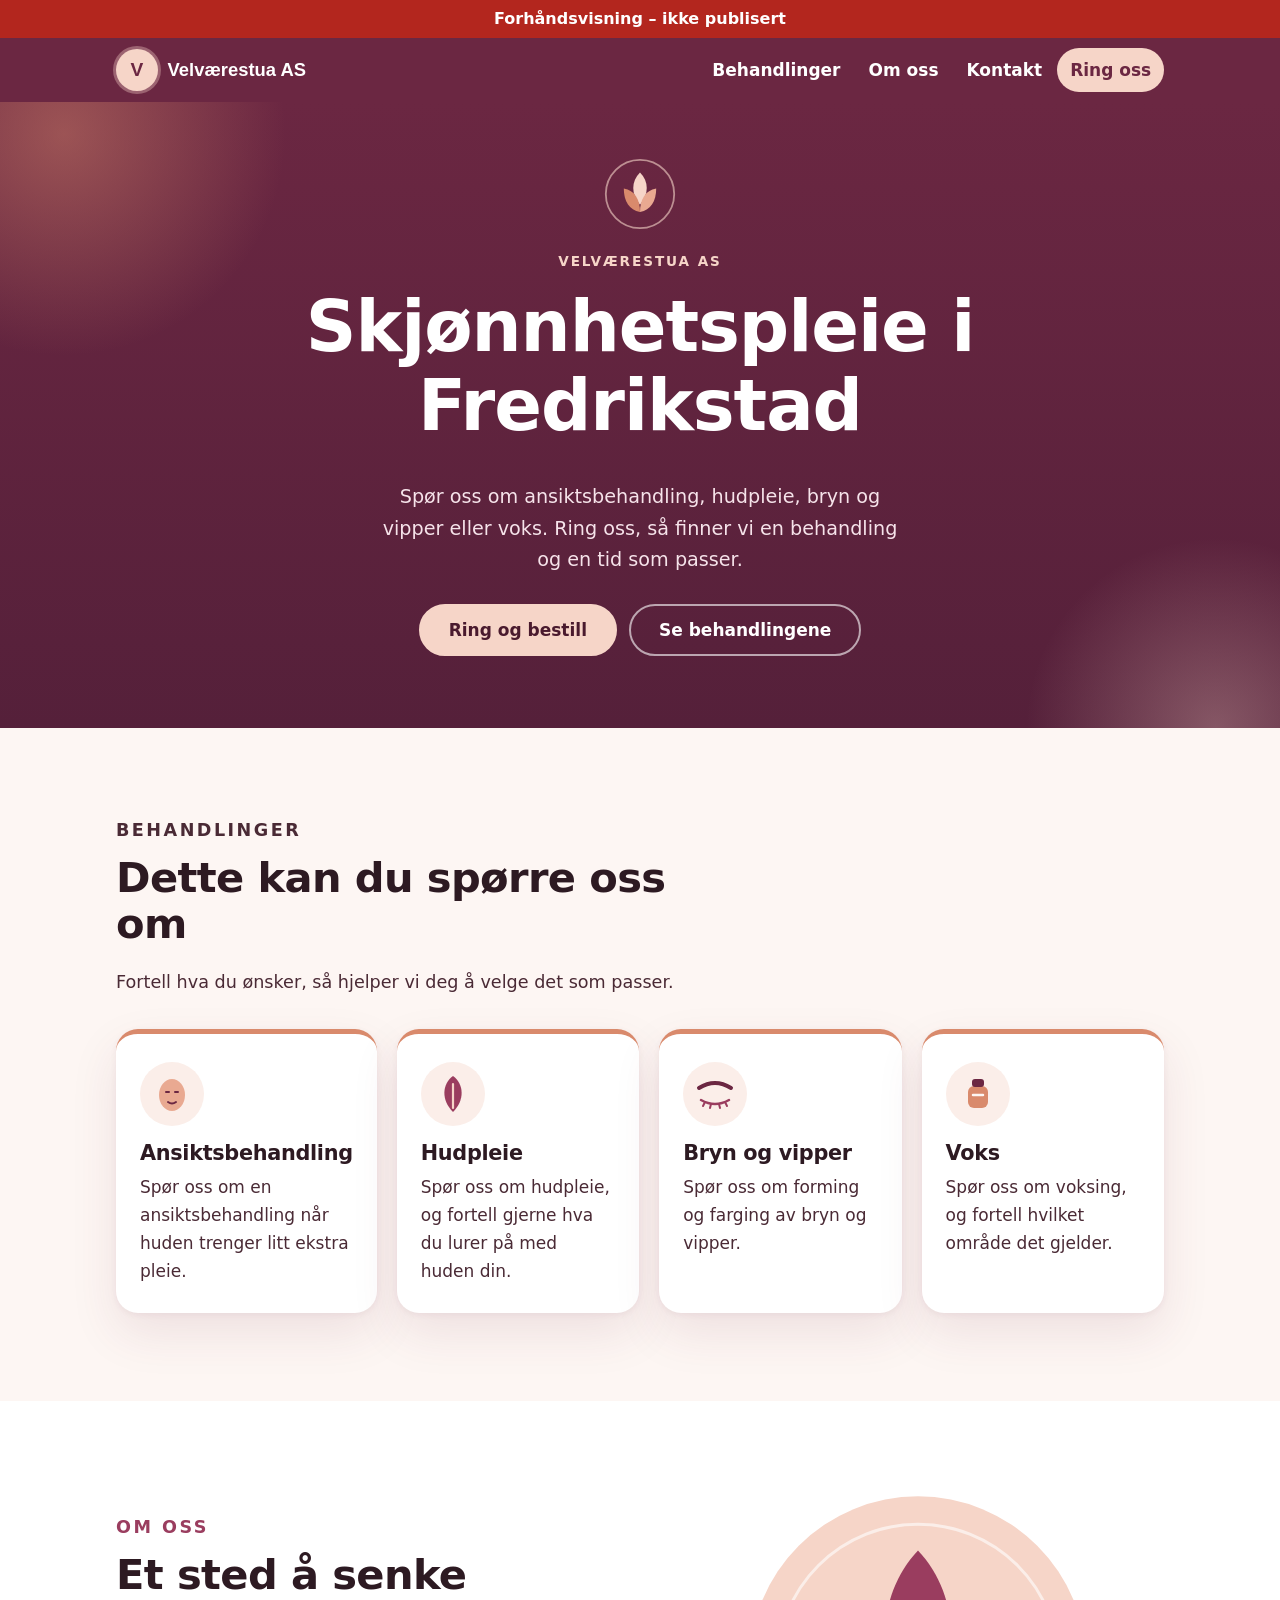
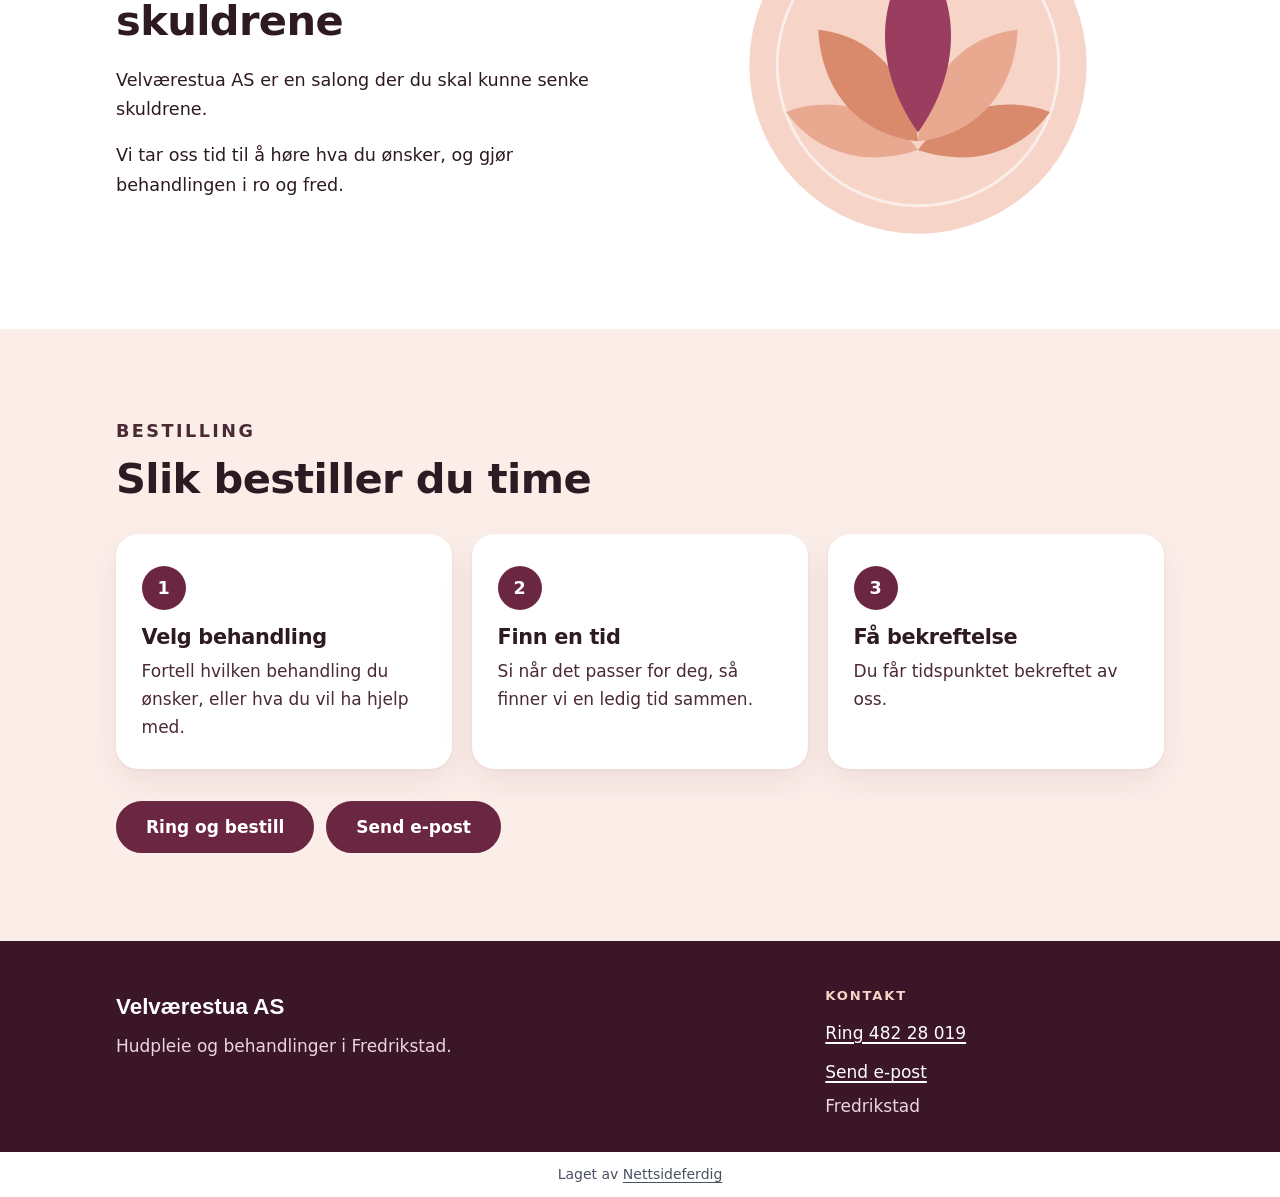
==== commit b47b5096: "Forhåndsvisning" ====
--- a/index.html
+++ b/index.html
@@ -23,11 +23,11 @@
 </head>
 <body>
 <div class="forhandsstripe">Forhåndsvisning – ikke publisert</div>
-<header class="topp"><div class="wrap"><a class="logo" href="./"><span class="logo-merke" aria-hidden="true">V</span><span>Velværestua AS</span></a><nav class="meny" aria-label="Hovedmeny"><ul><li><a href="./#behandling">Skjønnhetspleie</a></li><li><a href="./#om">Om oss</a></li><li><a href="#kontakt">Kontakt</a></li><li class="meny-knapp"><a class="meny-ring" href="tel:48228019">Ring oss</a></li></ul></nav></div></header>
+<header class="topp"><div class="wrap"><a class="logo" href="./"><span class="logo-merke" aria-hidden="true">V</span><span>Velværestua AS</span></a><nav class="meny" aria-label="Hovedmeny"><ul><li><a href="./#behandling">Behandlinger</a></li><li><a href="./#om">Om oss</a></li><li><a href="#kontakt">Kontakt</a></li><li class="meny-knapp"><a class="meny-ring" href="tel:48228019">Ring oss</a></li></ul></nav></div></header>
 <main>
-<section class="hero"><div class="wrap"><svg class="hero-merke" viewBox="0 0 80 80" aria-hidden="true"><circle cx="40" cy="40" r="38" fill="none" stroke="#f6d5c8" stroke-width="2" stroke-opacity="0.6"/><path d="M40 16 C50 26 50 40 40 52 C30 40 30 26 40 16 Z" fill="#f6d5c8"/><path d="M22 34 C34 36 40 46 40 60 C28 58 22 48 22 34 Z" fill="#d98a6c"/><path d="M58 34 C46 36 40 46 40 60 C52 58 58 48 58 34 Z" fill="#e9a991"/></svg><p class="hero-etikett">Velværestua AS · Fredrikstad</p><h1>Skjønnhetspleie i Fredrikstad</h1><p class="ingress">Velværestua AS tilbyr skjønnhetspleie i Fredrikstad. Ring oss eller send en e-post og fortell hva du ønsker.</p><div class="knapper"><a class="knapp" href="tel:48228019">Ring oss</a><a class="knapp knapp-strek" href="mailto:post@vvstua.no">Send e-post</a></div></div></section><section class="seksjon flyt" id="behandling"><div class="wrap"><div class="flyt-kort"><div class="flyt-ikon" aria-hidden="true"><svg viewBox="0 0 80 80"><path d="M40 12 C52 24 52 42 40 56 C28 42 28 24 40 12 Z" fill="#9a3d5f"/><path d="M16 32 C30 34 40 46 40 62 C26 60 16 48 16 32 Z" fill="#d98a6c"/><path d="M64 32 C50 34 40 46 40 62 C54 60 64 48 64 32 Z" fill="#e9a991"/></svg></div><div><p class="overlinje">Det vi gjør</p><h2>Skjønnhetspleie i Fredrikstad</h2><p>Vi tilbyr skjønnhetspleie i Fredrikstad.</p><p>Ta kontakt og fortell hva du ønsker, så finner vi ut av det sammen med deg.</p><div class="knapper"><a class="knapp knapp-mork" href="tel:48228019">Ring oss</a></div></div></div></div></section><section class="seksjon" id="om"><div class="wrap to-kol"><div><p class="overlinje">Om oss</p><h2>Om Velværestua</h2><p>Velværestua AS er en bedrift innen skjønnhetspleie i Fredrikstad.</p><p>Vil du vite mer om hva vi kan hjelpe deg med, kan du ringe eller sende oss en e-post.</p><div class="knapper"><a class="knapp knapp-mork" href="mailto:post@vvstua.no">Send e-post</a></div></div><div class="lotus" aria-hidden="true"><svg viewBox="0 0 240 240"><circle cx="120" cy="120" r="115" fill="#f6d5c8"/><circle cx="120" cy="120" r="96" fill="none" stroke="#ffffff" stroke-opacity="0.6" stroke-width="2"/><path d="M30 152 C62 140 100 150 120 178 C84 190 50 180 30 152 Z" fill="#e9a991"/><path d="M210 152 C178 140 140 150 120 178 C156 190 190 180 210 152 Z" fill="#d98a6c"/><path d="M52 96 C90 100 116 130 120 172 C80 168 54 138 52 96 Z" fill="#d98a6c"/><path d="M188 96 C150 100 124 130 120 172 C160 168 186 138 188 96 Z" fill="#e9a991"/><path d="M120 42 C150 74 150 124 120 166 C90 124 90 74 120 42 Z" fill="#9a3d5f"/><path d="M120 66 V150" stroke="#f6d5c8" stroke-opacity="0.6" stroke-width="2.5" stroke-linecap="round"/><path d="M66 202 C96 194 144 194 174 202" fill="none" stroke="#9a3d5f" stroke-opacity="0.35" stroke-width="3" stroke-linecap="round"/></svg></div></div></section><section class="seksjon steg-seksjon"><div class="wrap"><div class="seksjon-hode"><p class="overlinje">Slik går det til</p><h2>Tre enkle steg</h2></div><ol class="steg"><li><span class="steg-nr" aria-hidden="true">1</span><h3>Ta kontakt</h3><p>Ring oss eller send en e-post når det passer for deg.</p></li><li><span class="steg-nr" aria-hidden="true">2</span><h3>Fortell hva du ønsker</h3><p>Si kort hva du ønsker hjelp med av skjønnhetspleie.</p></li><li><span class="steg-nr" aria-hidden="true">3</span><h3>Vi finner ut av det</h3><p>Vi går gjennom ønsket ditt og avtaler videre med deg.</p></li></ol></div></section><section class="kontaktband"><div class="wrap"><h2>Lurer du på noe?</h2><p>Ring oss eller send en e-post og fortell hva du ønsker hjelp med.</p><div class="knapper"><a class="knapp" href="tel:48228019">Ring oss</a><a class="knapp knapp-strek" href="mailto:post@vvstua.no">Send e-post</a></div></div></section>
+<section class="hero"><div class="wrap"><svg class="hero-merke" viewBox="0 0 80 80" aria-hidden="true"><circle cx="40" cy="40" r="38" fill="none" stroke="#f6d5c8" stroke-width="2" stroke-opacity="0.6"/><path d="M40 16 C50 26 50 40 40 52 C30 40 30 26 40 16 Z" fill="#f6d5c8"/><path d="M22 34 C34 36 40 46 40 60 C28 58 22 48 22 34 Z" fill="#d98a6c"/><path d="M58 34 C46 36 40 46 40 60 C52 58 58 48 58 34 Z" fill="#e9a991"/></svg><p class="hero-etikett">Velværestua AS</p><h1>Skjønnhetspleie i Fredrikstad</h1><p class="ingress">Spør oss om ansiktsbehandling, hudpleie, bryn og vipper eller voks. Ring oss, så finner vi en behandling og en tid som passer.</p><div class="knapper"><a class="knapp" href="tel:48228019">Ring og bestill</a><a class="knapp knapp-strek" href="./#behandling">Se behandlingene</a></div></div></section><section class="seksjon" id="behandling" aria-labelledby="beh-tittel"><div class="wrap"><div class="seksjon-hode"><p class="overlinje">Behandlinger</p><h2 id="beh-tittel">Dette kan du spørre oss om</h2><p>Fortell hva du ønsker, så hjelper vi deg å velge det som passer.</p></div><ul class="beh-rad"><li class="beh-kort"><svg viewBox="0 0 64 64" aria-hidden="true"><circle cx="32" cy="32" r="32" fill="#fbeee9"/><ellipse cx="32" cy="33" rx="13" ry="16" fill="#e9a991"/><path d="M26 30 h3 M35 30 h3 M28 40 q4 3 8 0" fill="none" stroke="#6b2742" stroke-width="2" stroke-linecap="round"/></svg><h3>Ansiktsbehandling</h3><p>Spør oss om en ansiktsbehandling når huden trenger litt ekstra pleie.</p></li><li class="beh-kort"><svg viewBox="0 0 64 64" aria-hidden="true"><circle cx="32" cy="32" r="32" fill="#fbeee9"/><path d="M32 14 C43 22 44 38 32 50 C20 38 21 22 32 14 Z" fill="#9a3d5f"/><path d="M32 22 V46" stroke="#f6d5c8" stroke-width="2.2" stroke-linecap="round"/></svg><h3>Hudpleie</h3><p>Spør oss om hudpleie, og fortell gjerne hva du lurer på med huden din.</p></li><li class="beh-kort"><svg viewBox="0 0 64 64" aria-hidden="true"><circle cx="32" cy="32" r="32" fill="#fbeee9"/><path d="M16 26 Q32 16 48 26" fill="none" stroke="#6b2742" stroke-width="4" stroke-linecap="round"/><path d="M18 38 Q32 46 46 38" fill="none" stroke="#9a3d5f" stroke-width="2.5" stroke-linecap="round"/><path d="M22 40 l-2 4 M28 42 l-1 4 M36 42 l1 4 M42 40 l2 4" stroke="#9a3d5f" stroke-width="2" stroke-linecap="round"/></svg><h3>Bryn og vipper</h3><p>Spør oss om forming og farging av bryn og vipper.</p></li><li class="beh-kort"><svg viewBox="0 0 64 64" aria-hidden="true"><circle cx="32" cy="32" r="32" fill="#fbeee9"/><rect x="22" y="24" width="20" height="22" rx="6" fill="#d98a6c"/><rect x="26" y="17" width="12" height="8" rx="3" fill="#6b2742"/><path d="M27 33 h10" stroke="#fdf6f3" stroke-width="2.5" stroke-linecap="round"/></svg><h3>Voks</h3><p>Spør oss om voksing, og fortell hvilket område det gjelder.</p></li></ul></div></section><section class="seksjon om-seksjon" id="om" aria-labelledby="om-tittel"><div class="wrap to-kol"><div><p class="overlinje">Om oss</p><h2 id="om-tittel">Et sted å senke skuldrene</h2><p>Velværestua AS er en salong der du skal kunne senke skuldrene.</p><p>Vi tar oss tid til å høre hva du ønsker, og gjør behandlingen i ro og fred.</p></div><div class="lotus" aria-hidden="true"><svg viewBox="0 0 240 240"><circle cx="120" cy="120" r="115" fill="#f6d5c8"/><circle cx="120" cy="120" r="96" fill="none" stroke="#ffffff" stroke-opacity="0.6" stroke-width="2"/><path d="M30 152 C62 140 100 150 120 178 C84 190 50 180 30 152 Z" fill="#e9a991"/><path d="M210 152 C178 140 140 150 120 178 C156 190 190 180 210 152 Z" fill="#d98a6c"/><path d="M52 96 C90 100 116 130 120 172 C80 168 54 138 52 96 Z" fill="#d98a6c"/><path d="M188 96 C150 100 124 130 120 172 C160 168 186 138 188 96 Z" fill="#e9a991"/><path d="M120 42 C150 74 150 124 120 166 C90 124 90 74 120 42 Z" fill="#9a3d5f"/></svg></div></div></section><section class="seksjon steg-seksjon" aria-labelledby="steg-tittel"><div class="wrap"><div class="seksjon-hode"><p class="overlinje">Bestilling</p><h2 id="steg-tittel">Slik bestiller du time</h2></div><ol class="steg"><li><span class="steg-nr" aria-hidden="true">1</span><h3>Velg behandling</h3><p>Fortell hvilken behandling du ønsker, eller hva du vil ha hjelp med.</p></li><li><span class="steg-nr" aria-hidden="true">2</span><h3>Finn en tid</h3><p>Si når det passer for deg, så finner vi en ledig tid sammen.</p></li><li><span class="steg-nr" aria-hidden="true">3</span><h3>Få bekreftelse</h3><p>Du får tidspunktet bekreftet av oss.</p></li></ol><div class="knapper"><a class="knapp knapp-mork" href="tel:48228019">Ring og bestill</a><a class="knapp knapp-mork" href="mailto:post@vvstua.no">Send e-post</a></div></div></section>
 </main>
-<footer class="bunn" id="kontakt"><div class="wrap bunn-rad"><div><p class="bunn-navn">Velværestua AS</p><p>Skjønnhetspleie i Fredrikstad.</p></div><div><h2 class="bunn-tittel">Kontakt</h2><ul class="bunn-liste"><li><a href="tel:48228019">Ring 482 28 019</a></li><li><a href="mailto:post@vvstua.no">Send e-post</a></li><li>Fredrikstad</li></ul></div></div></footer>
+<footer class="bunn" id="kontakt"><div class="wrap bunn-rad"><div><p class="bunn-navn">Velværestua AS</p><p>Hudpleie og behandlinger i Fredrikstad.</p></div><div><h2 class="bunn-tittel">Kontakt</h2><ul class="bunn-liste"><li><a href="tel:48228019">Ring 482 28 019</a></li><li><a href="mailto:post@vvstua.no">Send e-post</a></li><li>Fredrikstad</li></ul></div></div></footer>
 <p class="nf-byra">Laget av <a href="https://nettsideferdig.no/">Nettsideferdig</a></p>
 </body>
 </html>
--- a/style.css
+++ b/style.css
@@ -45,7 +45,7 @@
 .nf-skjema .nf-info { font-size: 0.875rem; color: #555; }
 
 /* Designet */
-*,*::before,*::after{box-sizing:border-box}html{-webkit-text-size-adjust:100%}body{margin:0;font-family:system-ui,-apple-system,"Segoe UI",Helvetica,Arial,sans-serif;font-size:1.0625rem;line-height:1.65;color:#2d1a22;background:#fdf6f3}img{display:block;width:100%;height:auto}a{color:#6b2742;text-underline-offset:3px;text-decoration-thickness:2px}a:focus-visible{outline:3px solid #d98a6c;outline-offset:3px;border-radius:6px}h1,h2,h3{font-family:"Trebuchet MS","Segoe UI",system-ui,sans-serif;font-weight:700;line-height:1.12;letter-spacing:-.015em;margin:0 0 .5em}h1{font-size:clamp(2.4rem,9vw,4.4rem)}h2{font-size:clamp(1.75rem,5vw,2.6rem)}h3{font-size:1.3rem}p{margin:0 0 1em}.wrap{width:100%;max-width:68rem;margin:0 auto;padding:0 1.25rem}.topp{background:#6b2742;color:#fff}.topp .wrap{display:flex;flex-wrap:wrap;align-items:center;justify-content:space-between;gap:.25rem 1.5rem;padding-top:.6rem;padding-bottom:.6rem}.logo{display:inline-flex;align-items:center;gap:.6rem;min-height:44px;text-decoration:none;color:#fff;font-family:"Trebuchet MS","Segoe UI",sans-serif;font-weight:700;font-size:1.15rem}.logo-merke{display:inline-flex;align-items:center;justify-content:center;width:42px;height:42px;flex:none;border-radius:50%;background:#f6d5c8;color:#6b2742;font-weight:800;font-size:1.2rem;box-shadow:0 0 0 3px rgba(246,213,200,.35)}.meny ul{list-style:none;margin:0;padding:0;display:flex;flex-wrap:wrap;gap:.15rem}.meny a{display:inline-flex;align-items:center;min-height:44px;padding:0 .8rem;border-radius:999px;text-decoration:none;color:#fff;font-weight:600}.meny a:hover{background:rgba(255,255,255,.12)}.meny .meny-ring{background:#f6d5c8;color:#6b2742}.meny .meny-ring:hover{background:#fbe6dd}@media(max-width:30rem){.meny .meny-knapp{display:none}.meny ul{margin-left:-.8rem}}.hero{position:relative;overflow:hidden;background:linear-gradient(180deg,#6b2742 0%,#55203a 100%);color:#f6e3ea;text-align:center;padding:4rem 0 5.5rem}.hero::before{content:"";position:absolute;width:28rem;height:28rem;left:-10rem;top:-12rem;border-radius:50%;background:radial-gradient(circle,rgba(217,138,108,.45),rgba(217,138,108,0) 70%)}.hero::after{content:"";position:absolute;width:24rem;height:24rem;right:-8rem;bottom:-12rem;border-radius:50%;background:radial-gradient(circle,rgba(246,213,200,.3),rgba(246,213,200,0) 70%)}.hero .wrap{position:relative;z-index:1}.hero-merke{display:block;width:5rem;height:5rem;margin:0 auto 1.5rem}.hero-etikett{font-size:.85rem;letter-spacing:.14em;text-transform:uppercase;color:#f6d5c8;font-weight:700;margin-bottom:1rem}.hero h1{color:#fff;max-width:14ch;margin-left:auto;margin-right:auto}.ingress{font-size:1.2rem;max-width:34rem;margin-left:auto;margin-right:auto}.knapper{display:flex;flex-wrap:wrap;gap:.75rem;margin-top:1.75rem;justify-content:center}.knapp{display:inline-flex;align-items:center;justify-content:center;min-height:52px;padding:0 1.75rem;border-radius:999px;background:#f6d5c8;color:#4a1a2e;font-weight:700;text-decoration:none;border:2px solid #f6d5c8;transition:background .2s,border-color .2s}.knapp:hover{background:#fbe6dd;border-color:#fbe6dd}.knapp-strek{background:transparent;color:#fff;border-color:rgba(255,255,255,.6)}.knapp-strek:hover{background:rgba(255,255,255,.1);border-color:#fff}.knapp-mork{background:#6b2742;border-color:#6b2742;color:#fff}.knapp-mork:hover{background:#55203a;border-color:#55203a}.seksjon{padding:4rem 0}@media(min-width:56rem){.seksjon{padding:5.5rem 0}}.overlinje{font-size:.82rem;letter-spacing:.14em;text-transform:uppercase;color:#9a3d5f;font-weight:700;margin:0 0 .6rem}.flyt{margin-top:-3rem;position:relative;z-index:2;padding-top:0}.flyt-kort{background:#fff;border-radius:24px;padding:2.25rem 1.5rem;box-shadow:0 2px 6px rgba(107,39,66,.06),0 24px 60px rgba(107,39,66,.12);display:grid;gap:1.5rem}@media(min-width:48rem){.flyt-kort{grid-template-columns:auto 1fr;padding:3rem 3.25rem;gap:3rem;align-items:center}}.flyt-kort p{max-width:36rem;font-size:1.1rem}.flyt-ikon{display:flex;align-items:center;justify-content:center;width:8rem;height:8rem;border-radius:50%;background:#fbeee9}.flyt-ikon svg{width:4.5rem;height:4.5rem}.flyt-kort .knapper{justify-content:flex-start;margin-top:1.25rem}.to-kol{display:grid;gap:2.5rem;align-items:center}@media(min-width:48rem){.to-kol{grid-template-columns:1fr 1fr;gap:4rem}}.to-kol p{max-width:34rem;font-size:1.1rem}.to-kol .knapper{justify-content:flex-start}.lotus{max-width:22rem;width:100%;margin:0 auto}.lotus svg{display:block;width:100%;height:auto}.steg-seksjon{background:#fbeee9}.seksjon-hode{max-width:38rem;margin-bottom:2rem}.steg{list-style:none;margin:0;padding:0;display:grid;gap:1.25rem}@media(min-width:48rem){.steg{grid-template-columns:repeat(3,1fr)}}.steg li{background:#fff;border-radius:22px;padding:2rem 1.6rem 1.75rem;box-shadow:0 1px 3px rgba(107,39,66,.06),0 14px 34px rgba(107,39,66,.08);border-top:5px solid #d98a6c}.steg-nr{display:inline-flex;align-items:center;justify-content:center;width:2.75rem;height:2.75rem;border-radius:50%;background:#6b2742;color:#fff;font-weight:800;font-size:1.1rem;margin-bottom:1rem}.steg h3{margin-bottom:.35em}.steg p{margin:0;color:#4a2a35}.kontaktband{background:#f6d5c8;padding:4rem 0;text-align:center}.kontaktband h2{max-width:20ch;margin-left:auto;margin-right:auto;color:#4a1a2e}.kontaktband p{max-width:32rem;margin:0 auto;color:#4a2a35}.kontaktband .knapp{background:#6b2742;border-color:#6b2742;color:#fff}.kontaktband .knapp:hover{background:#55203a;border-color:#55203a}.kontaktband .knapp-strek{background:transparent;color:#4a1a2e;border-color:#6b2742}.kontaktband .knapp-strek:hover{background:rgba(107,39,66,.08)}.bunn{background:#3a1626;color:#ecd6de;padding:3rem 0 2rem}.bunn a{color:#fff;display:inline-block;padding:.35rem 0;word-break:break-word}.bunn-rad{display:grid;gap:2rem}@media(min-width:48rem){.bunn-rad{grid-template-columns:2fr 1fr}}.bunn-navn{font-family:"Trebuchet MS","Segoe UI",sans-serif;font-size:1.4rem;font-weight:700;color:#fff;margin-bottom:.35rem}.bunn-tittel{font-size:.82rem;letter-spacing:.14em;text-transform:uppercase;color:#f6d5c8;margin-bottom:.6rem}.bunn-liste{list-style:none;margin:0;padding:0}section.melding{padding:3rem 0}.nf-skjema label{display:block;font-weight:700;margin-bottom:.35rem}.nf-skjema input,.nf-skjema textarea{width:100%;font:inherit;padding:.8rem 1rem;border:1px solid #dcbcc6;border-radius:14px;background:#fff}.nf-skjema button.knapp{border:0;cursor:pointer;font:inherit;font-weight:700}
+*,*::before,*::after{box-sizing:border-box}html{-webkit-text-size-adjust:100%}body{margin:0;font-family:system-ui,-apple-system,"Segoe UI",Helvetica,Arial,sans-serif;font-size:1.0625rem;line-height:1.65;color:#2d1a22;background:#fdf6f3}a{color:#6b2742;text-underline-offset:3px;text-decoration-thickness:2px}a:focus-visible{outline:3px solid #d98a6c;outline-offset:3px;border-radius:6px}h1,h2,h3{font-family:"Trebuchet MS","Segoe UI",system-ui,sans-serif;font-weight:700;line-height:1.12;letter-spacing:-.015em;margin:0 0 .5em}h1{font-size:clamp(2.4rem,9vw,4.4rem)}h2{font-size:clamp(1.75rem,5vw,2.6rem)}h3{font-size:1.3rem}p{margin:0 0 1em}.wrap{width:100%;max-width:68rem;margin:0 auto;padding:0 1.25rem}.topp{background:#6b2742;color:#fff}.topp .wrap{display:flex;flex-wrap:wrap;align-items:center;justify-content:space-between;gap:.25rem 1.5rem;padding-top:.6rem;padding-bottom:.6rem}.logo{display:inline-flex;align-items:center;gap:.6rem;min-height:44px;text-decoration:none;color:#fff;font-family:"Trebuchet MS","Segoe UI",sans-serif;font-weight:700;font-size:1.15rem}.logo-merke{display:inline-flex;align-items:center;justify-content:center;width:42px;height:42px;flex:none;border-radius:50%;background:#f6d5c8;color:#6b2742;font-weight:800;font-size:1.2rem;box-shadow:0 0 0 3px rgba(246,213,200,.35)}.meny ul{list-style:none;margin:0;padding:0;display:flex;flex-wrap:wrap;gap:.15rem}.meny a{display:inline-flex;align-items:center;min-height:44px;padding:0 .8rem;border-radius:999px;text-decoration:none;color:#fff;font-weight:600}.meny a:hover{background:rgba(255,255,255,.12)}.meny .meny-ring{background:#f6d5c8;color:#6b2742}.meny .meny-ring:hover{background:#fbe6dd}@media(max-width:37.5em){.meny .meny-knapp{display:none}.meny ul{margin-left:-.8rem}}.hero{position:relative;overflow:hidden;background:linear-gradient(180deg,#6b2742 0%,#55203a 100%);color:#f6e3ea;text-align:center;padding:3.5rem 0 4.5rem}.hero::before{content:"";position:absolute;width:28rem;height:28rem;left:-10rem;top:-12rem;border-radius:50%;background:radial-gradient(circle,rgba(217,138,108,.45),rgba(217,138,108,0) 70%)}.hero::after{content:"";position:absolute;width:24rem;height:24rem;right:-8rem;bottom:-12rem;border-radius:50%;background:radial-gradient(circle,rgba(246,213,200,.3),rgba(246,213,200,0) 70%)}.hero .wrap{position:relative;z-index:1}.hero-merke{display:block;width:4.5rem;height:4.5rem;margin:0 auto 1.25rem}.hero-etikett{font-size:.85rem;letter-spacing:.14em;text-transform:uppercase;color:#f6d5c8;font-weight:700;margin-bottom:1rem}.hero h1{color:#fff;max-width:14ch;margin-left:auto;margin-right:auto}.ingress{font-size:1.2rem;max-width:34rem;margin-left:auto;margin-right:auto}.knapper{display:flex;flex-wrap:wrap;gap:.75rem;margin-top:1.75rem;justify-content:center}.knapp{display:inline-flex;align-items:center;justify-content:center;gap:.5rem;min-height:52px;padding:0 1.75rem;border-radius:999px;background:#f6d5c8;color:#4a1a2e;font-weight:700;text-decoration:none;border:2px solid #f6d5c8;transition:background .2s,border-color .2s}.knapp:hover{background:#fbe6dd;border-color:#fbe6dd}.knapp-strek{background:transparent;color:#fff;border-color:rgba(255,255,255,.6)}.knapp-strek:hover{background:rgba(255,255,255,.1);border-color:#fff}.knapp-mork{background:#6b2742;border-color:#6b2742;color:#fff}.knapp-mork:hover{background:#55203a;border-color:#55203a}.seksjon{padding:4rem 0}@media(min-width:56rem){.seksjon{padding:5.5rem 0}}.overlinje{font-size:.82rem;letter-spacing:.14em;text-transform:uppercase;color:#9a3d5f;font-weight:700;margin:0 0 .6rem}.seksjon-hode{max-width:38rem;margin-bottom:2rem}.seksjon-hode p{font-size:1.1rem;color:#4a2a35}.beh-rad{list-style:none;margin:0;padding:0;display:grid;gap:1.25rem}@media(min-width:36rem){.beh-rad{grid-template-columns:1fr 1fr}}@media(min-width:64rem){.beh-rad{grid-template-columns:repeat(4,1fr)}}.beh-kort{background:#fff;border-radius:22px;padding:1.75rem 1.5rem;box-shadow:0 2px 6px rgba(107,39,66,.06),0 20px 48px rgba(107,39,66,.10);border-top:5px solid #d98a6c}.beh-kort svg{display:block;width:64px;height:64px;margin-bottom:1rem}.beh-kort h3{margin-bottom:.35em}.beh-kort p{margin:0;color:#4a2a35}.to-kol{display:grid;gap:2rem;align-items:center}@media(min-width:48rem){.to-kol{grid-template-columns:1fr 1fr;gap:4rem}}.to-kol p{max-width:34rem;font-size:1.1rem}.lotus{max-width:12.5rem;width:100%;margin:0 auto}.lotus svg{display:block;width:100%;height:auto}@media(min-width:48rem){.lotus{max-width:22rem}}.om-seksjon{background:#fff}.steg-seksjon{background:#fbeee9}.steg{list-style:none;margin:0;padding:0;display:grid;gap:1.25rem}@media(min-width:48rem){.steg{grid-template-columns:repeat(3,1fr)}}.steg li{background:#fff;border-radius:22px;padding:2rem 1.6rem 1.75rem;box-shadow:0 1px 3px rgba(107,39,66,.06),0 14px 34px rgba(107,39,66,.08)}.steg-nr{display:inline-flex;align-items:center;justify-content:center;width:2.75rem;height:2.75rem;border-radius:50%;background:#6b2742;color:#fff;font-weight:800;font-size:1.1rem;margin-bottom:1rem}.steg h3{margin-bottom:.35em}.steg p{margin:0;color:#4a2a35}.steg-seksjon .knapper{justify-content:flex-start;margin-top:2rem}.bunn{background:#3a1626;color:#ecd6de;padding:3rem 0 2rem}.bunn a{color:#fff;display:inline-block;padding:.35rem 0;word-break:break-word}.bunn-rad{display:grid;gap:2rem}@media(min-width:48rem){.bunn-rad{grid-template-columns:2fr 1fr}}.bunn-navn{font-family:"Trebuchet MS","Segoe UI",sans-serif;font-size:1.4rem;font-weight:700;color:#fff;margin-bottom:.35rem}.bunn-tittel{font-size:.82rem;letter-spacing:.14em;text-transform:uppercase;color:#f6d5c8;margin-bottom:.6rem}.bunn-liste{list-style:none;margin:0;padding:0}section.melding{padding:3rem 0}.nf-skjema label{display:block;font-weight:700;margin-bottom:.35rem}.nf-skjema input,.nf-skjema textarea{width:100%;font:inherit;padding:.8rem 1rem;border:1px solid #dcbcc6;border-radius:14px;background:#fff}.nf-skjema button.knapp{border:0;cursor:pointer;font:inherit;font-weight:700}
 
 /* Fast fra Sidefabrikken */
 .forhandsstripe { display: block !important; position: relative !important; z-index: 2147483647 !important; background: #b3261e !important; color: #fff !important; text-align: center !important; padding: 0.5rem 1rem !important; font: 600 1rem/1.4 system-ui, sans-serif !important; visibility: visible !important; opacity: 1 !important; max-height: none !important; height: auto !important; min-height: 0 !important; overflow: visible !important; margin: 0 !important; top: auto !important; left: auto !important; right: auto !important; bottom: auto !important; width: auto !important; transform: none !important; clip-path: none !important; filter: none !important; text-indent: 0 !important; font-size: 1rem !important; }
